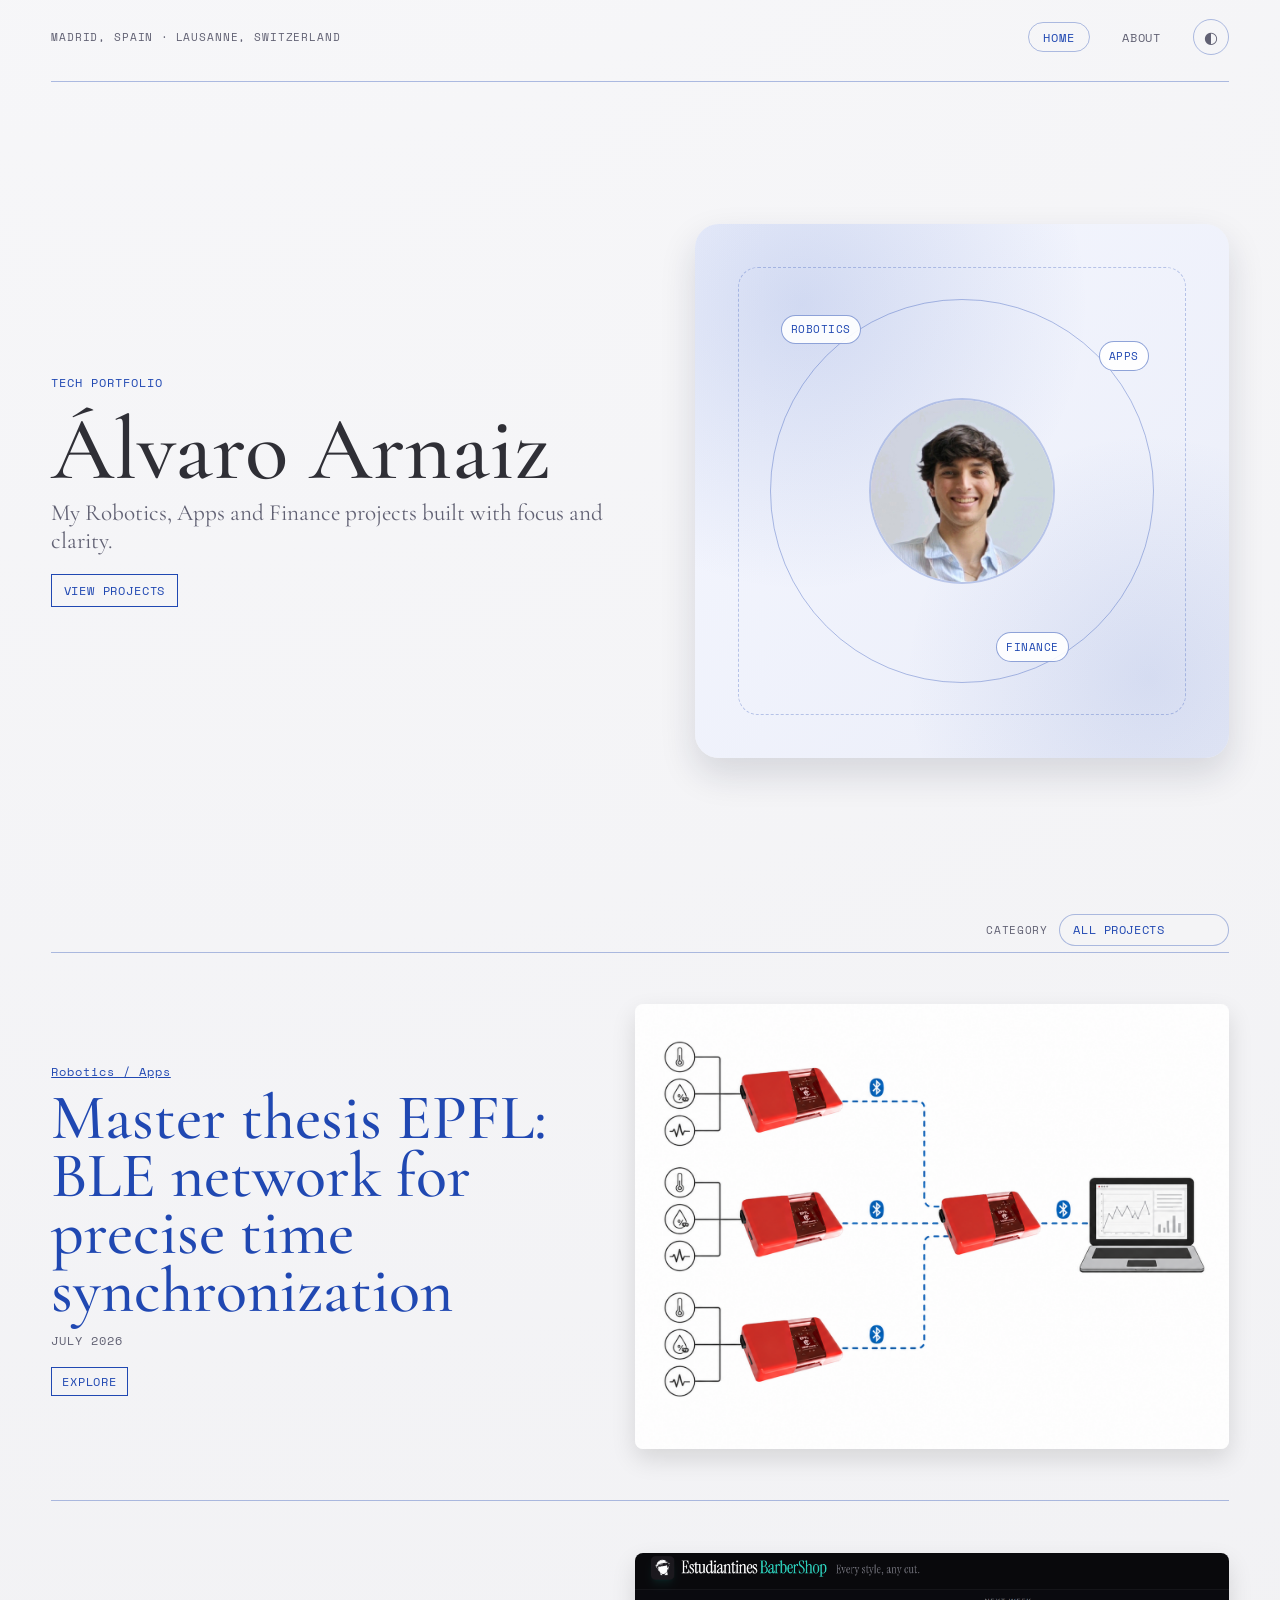
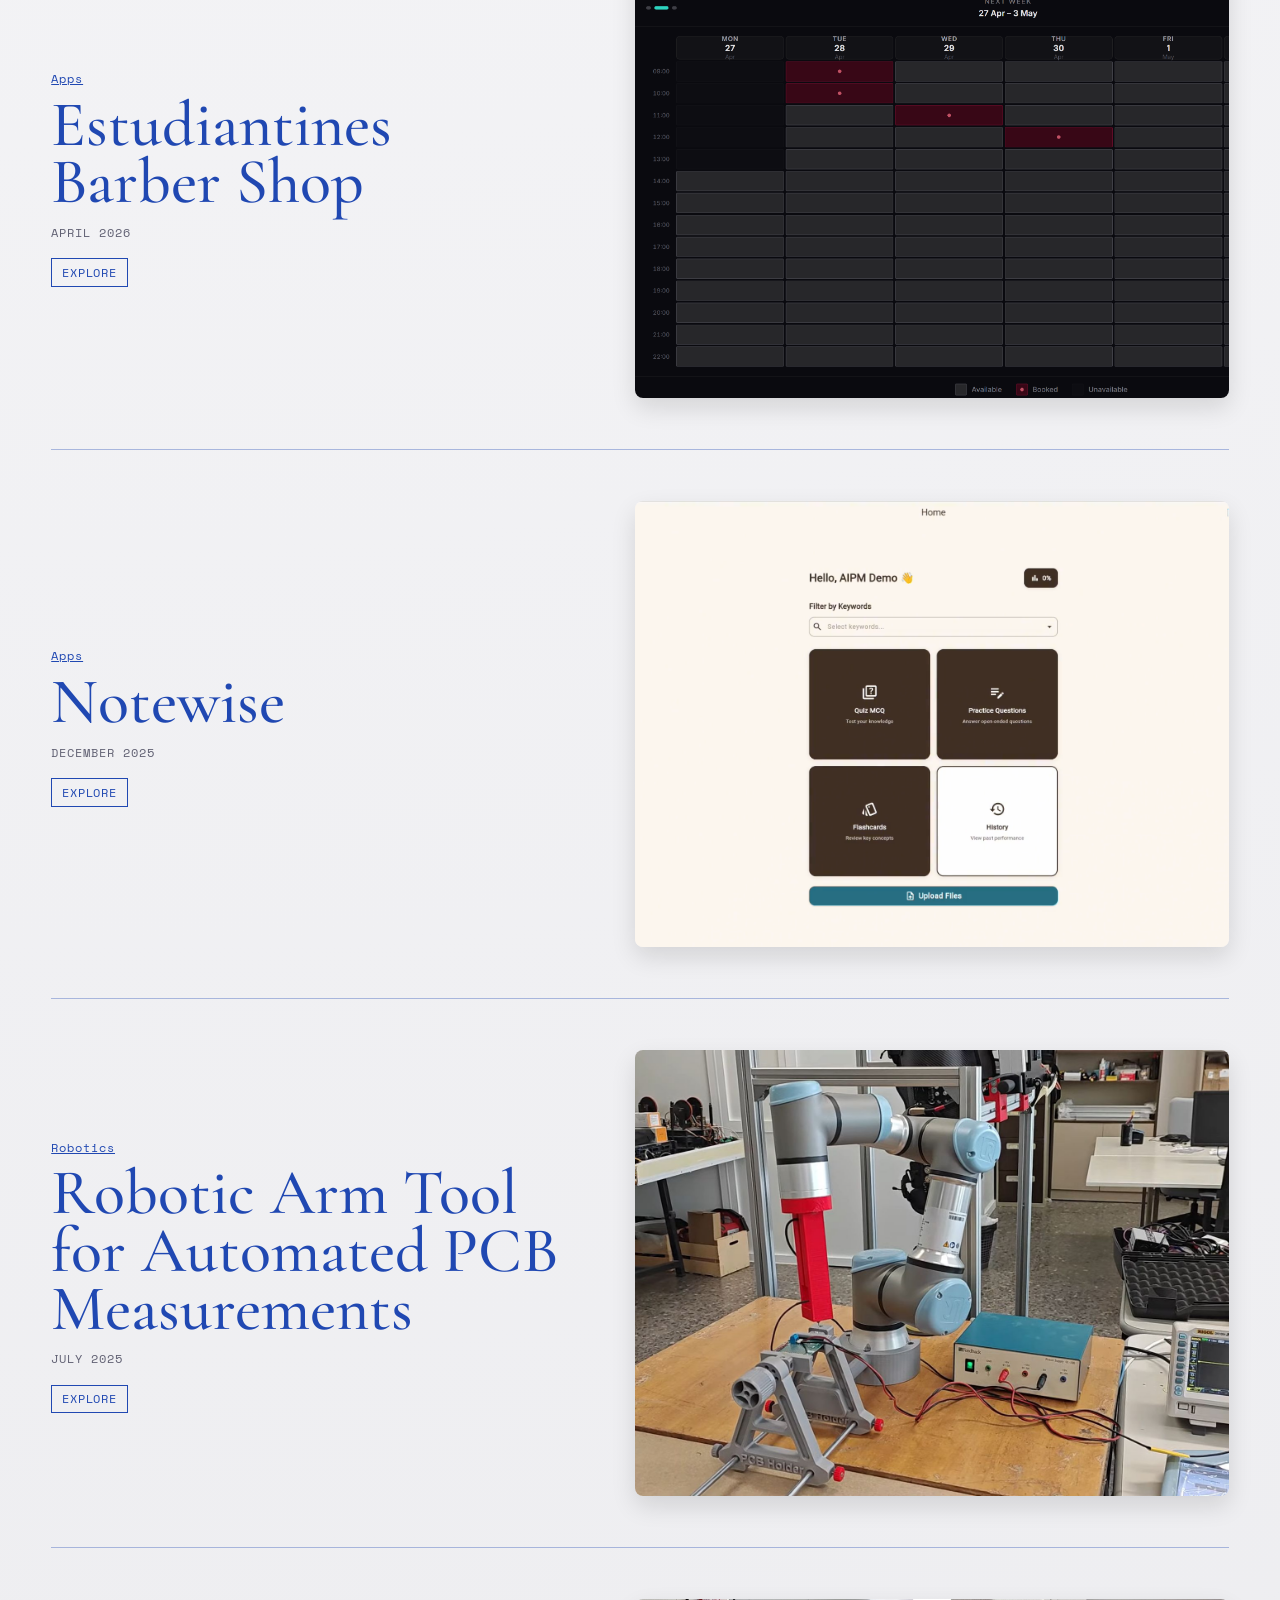
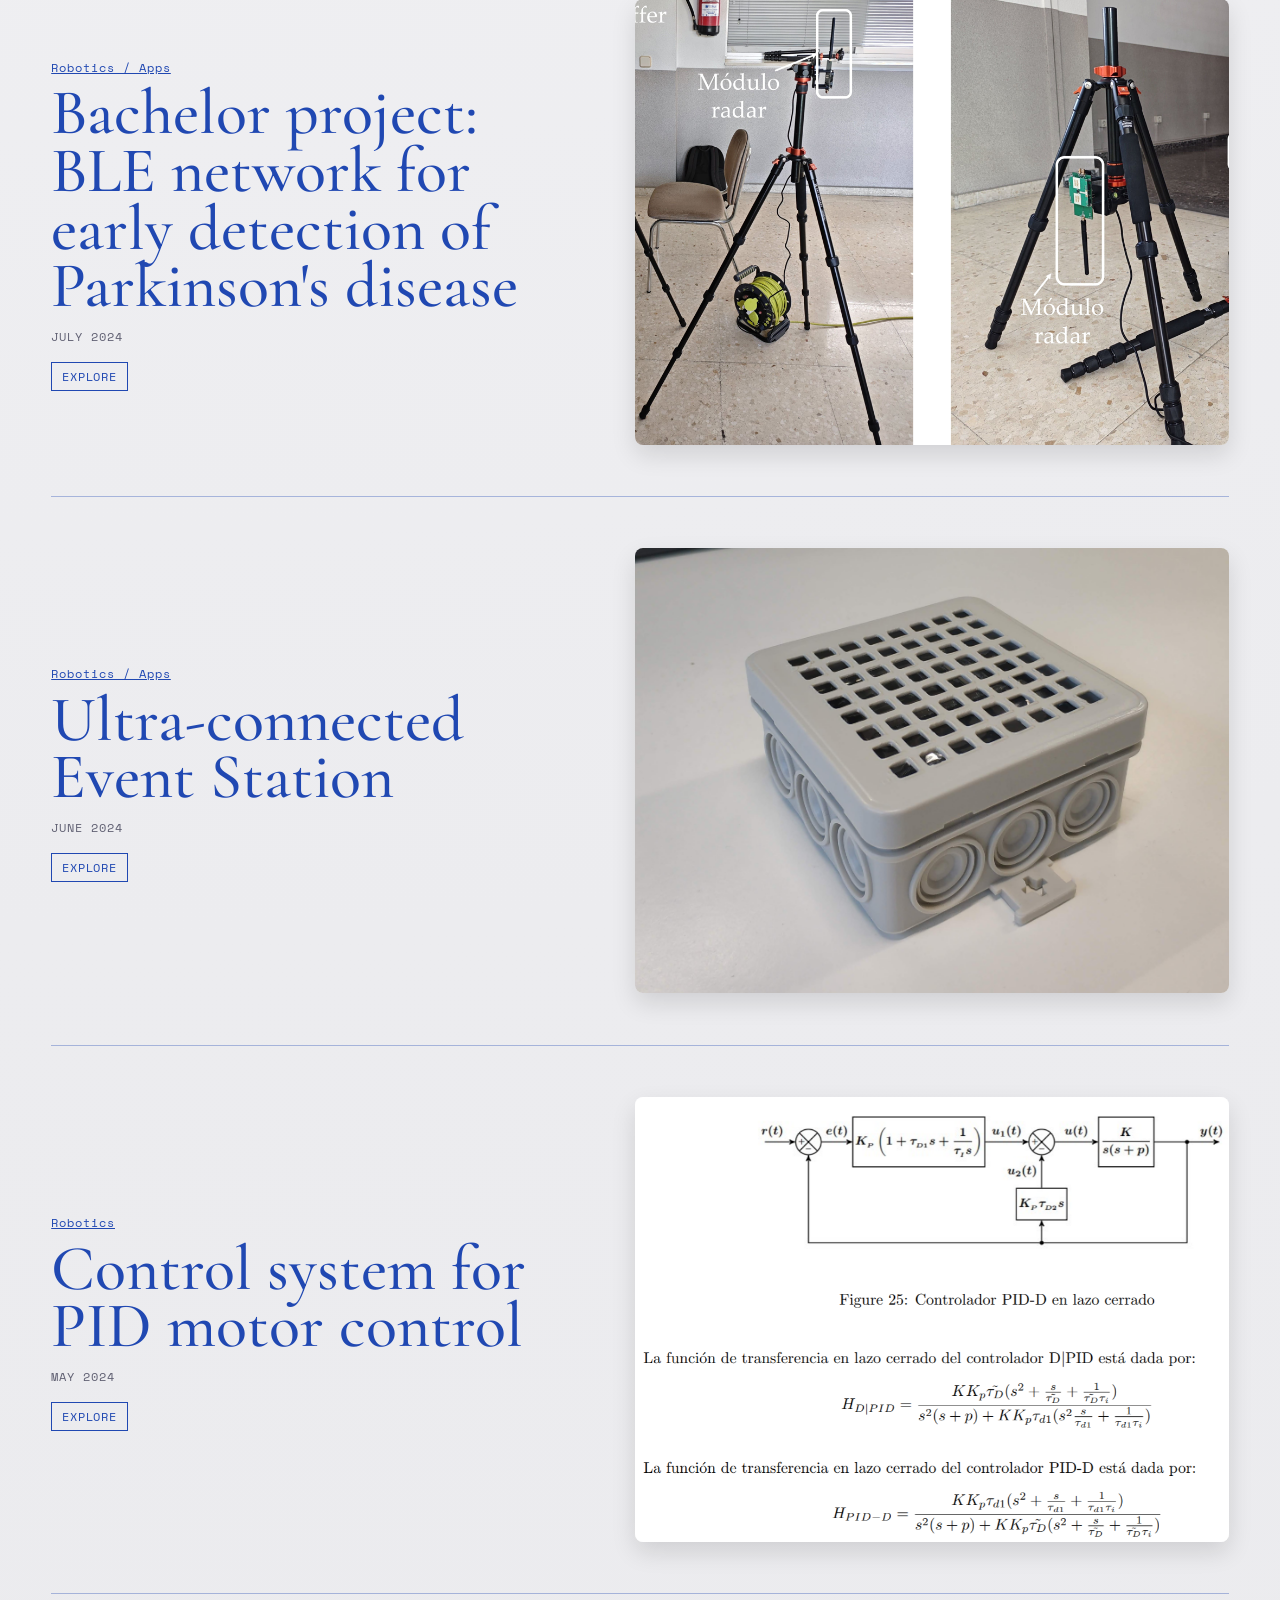
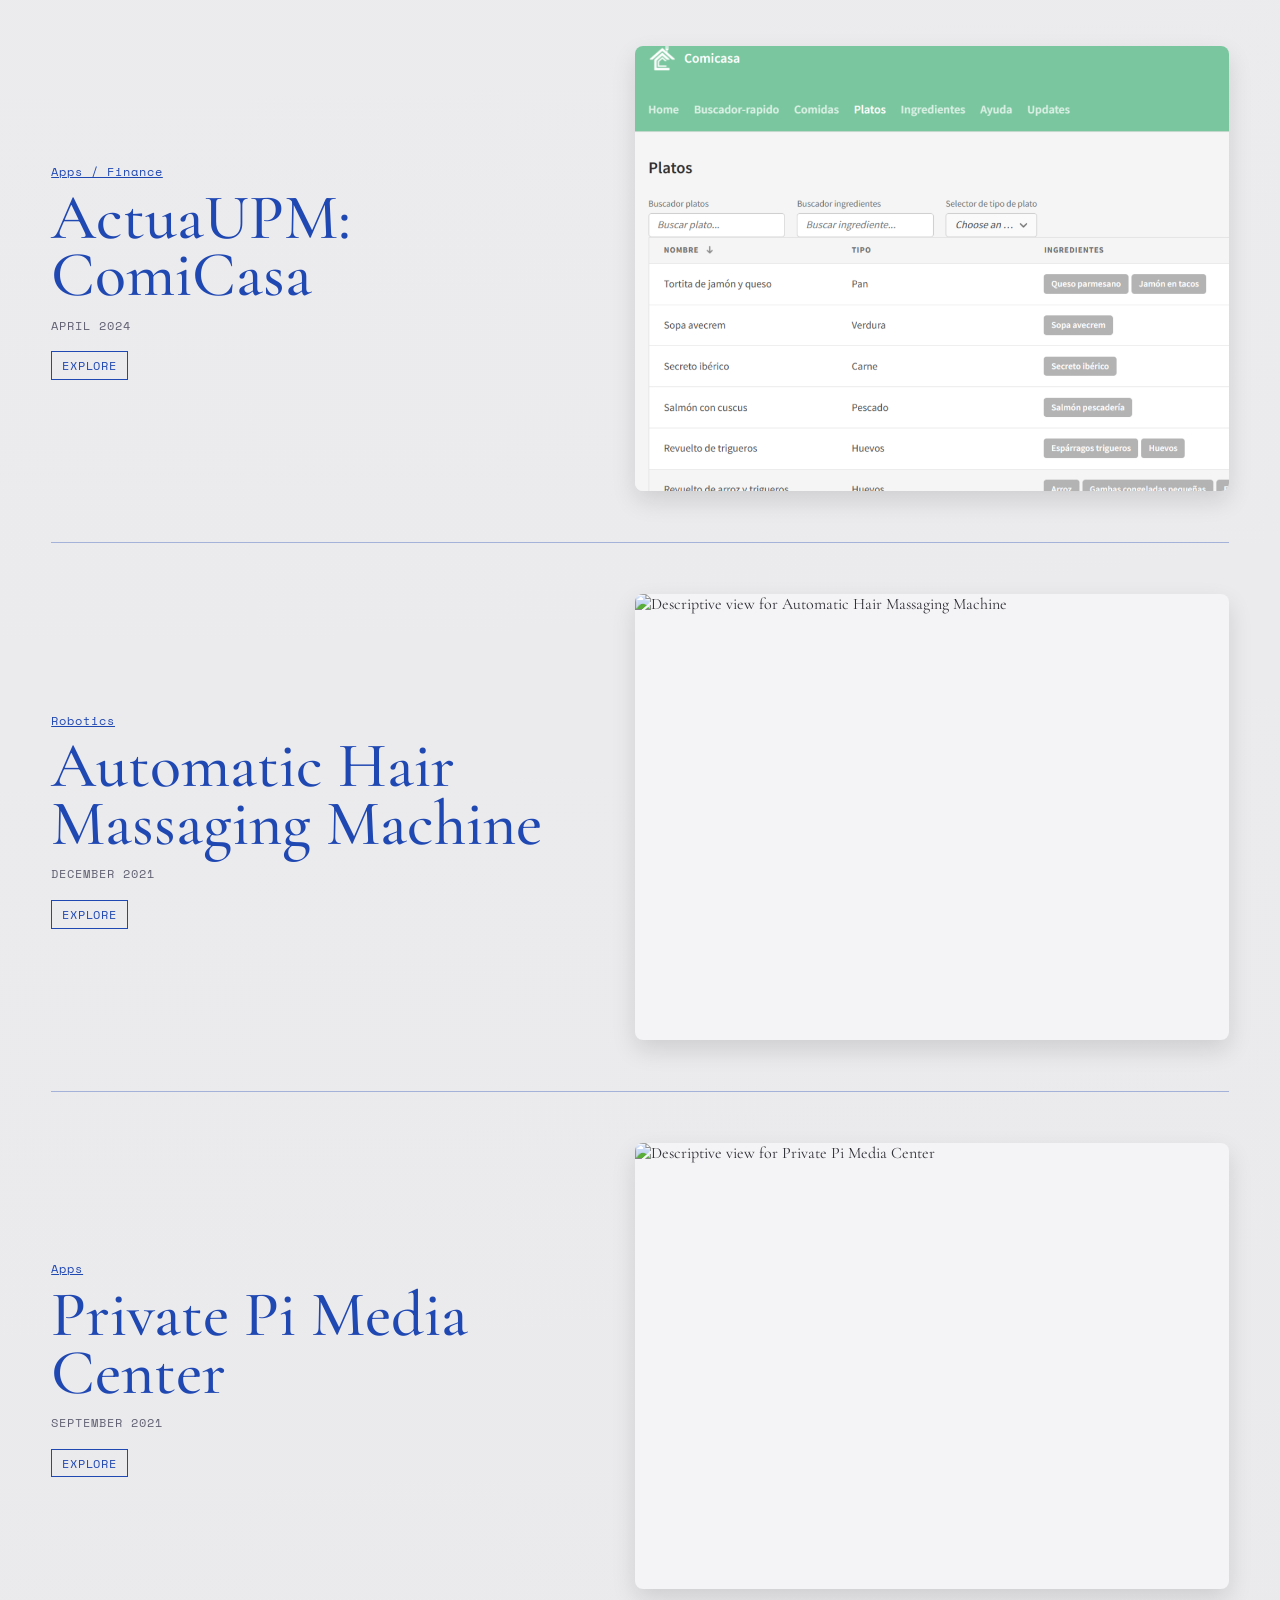
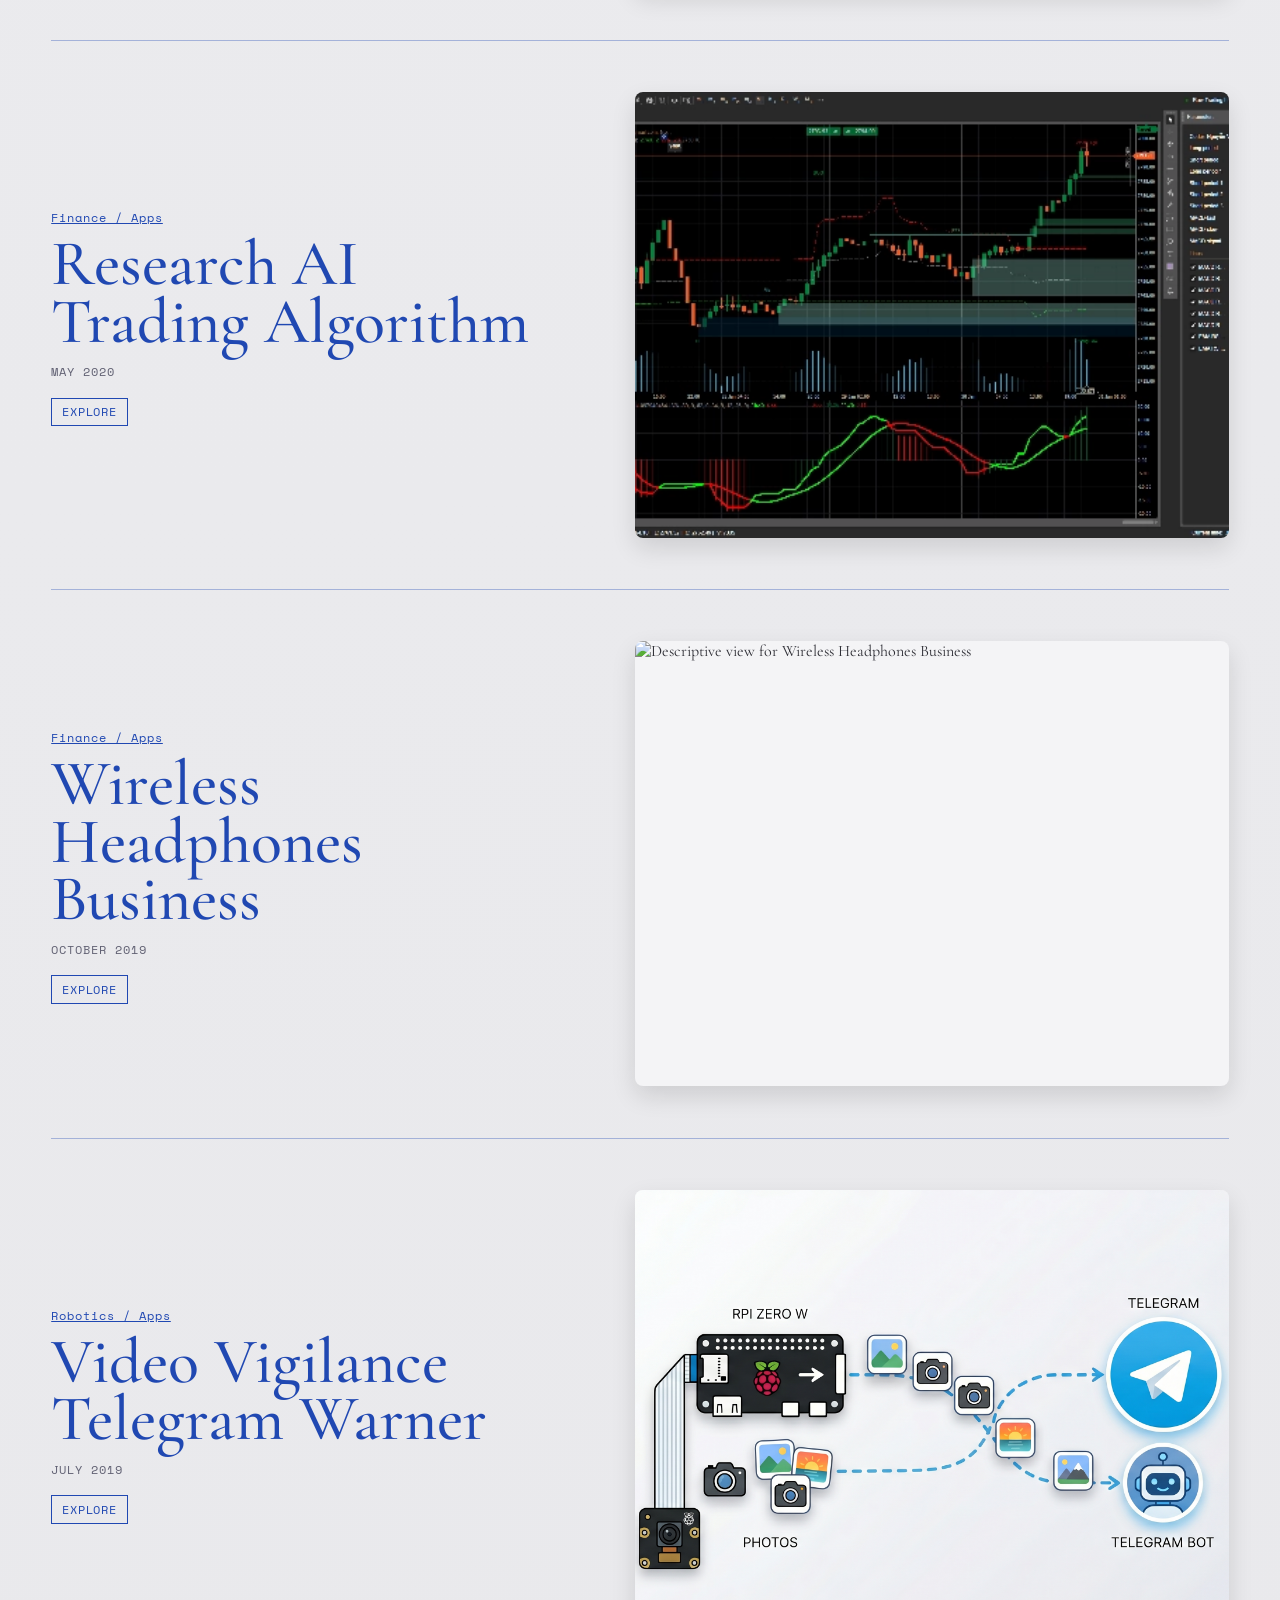
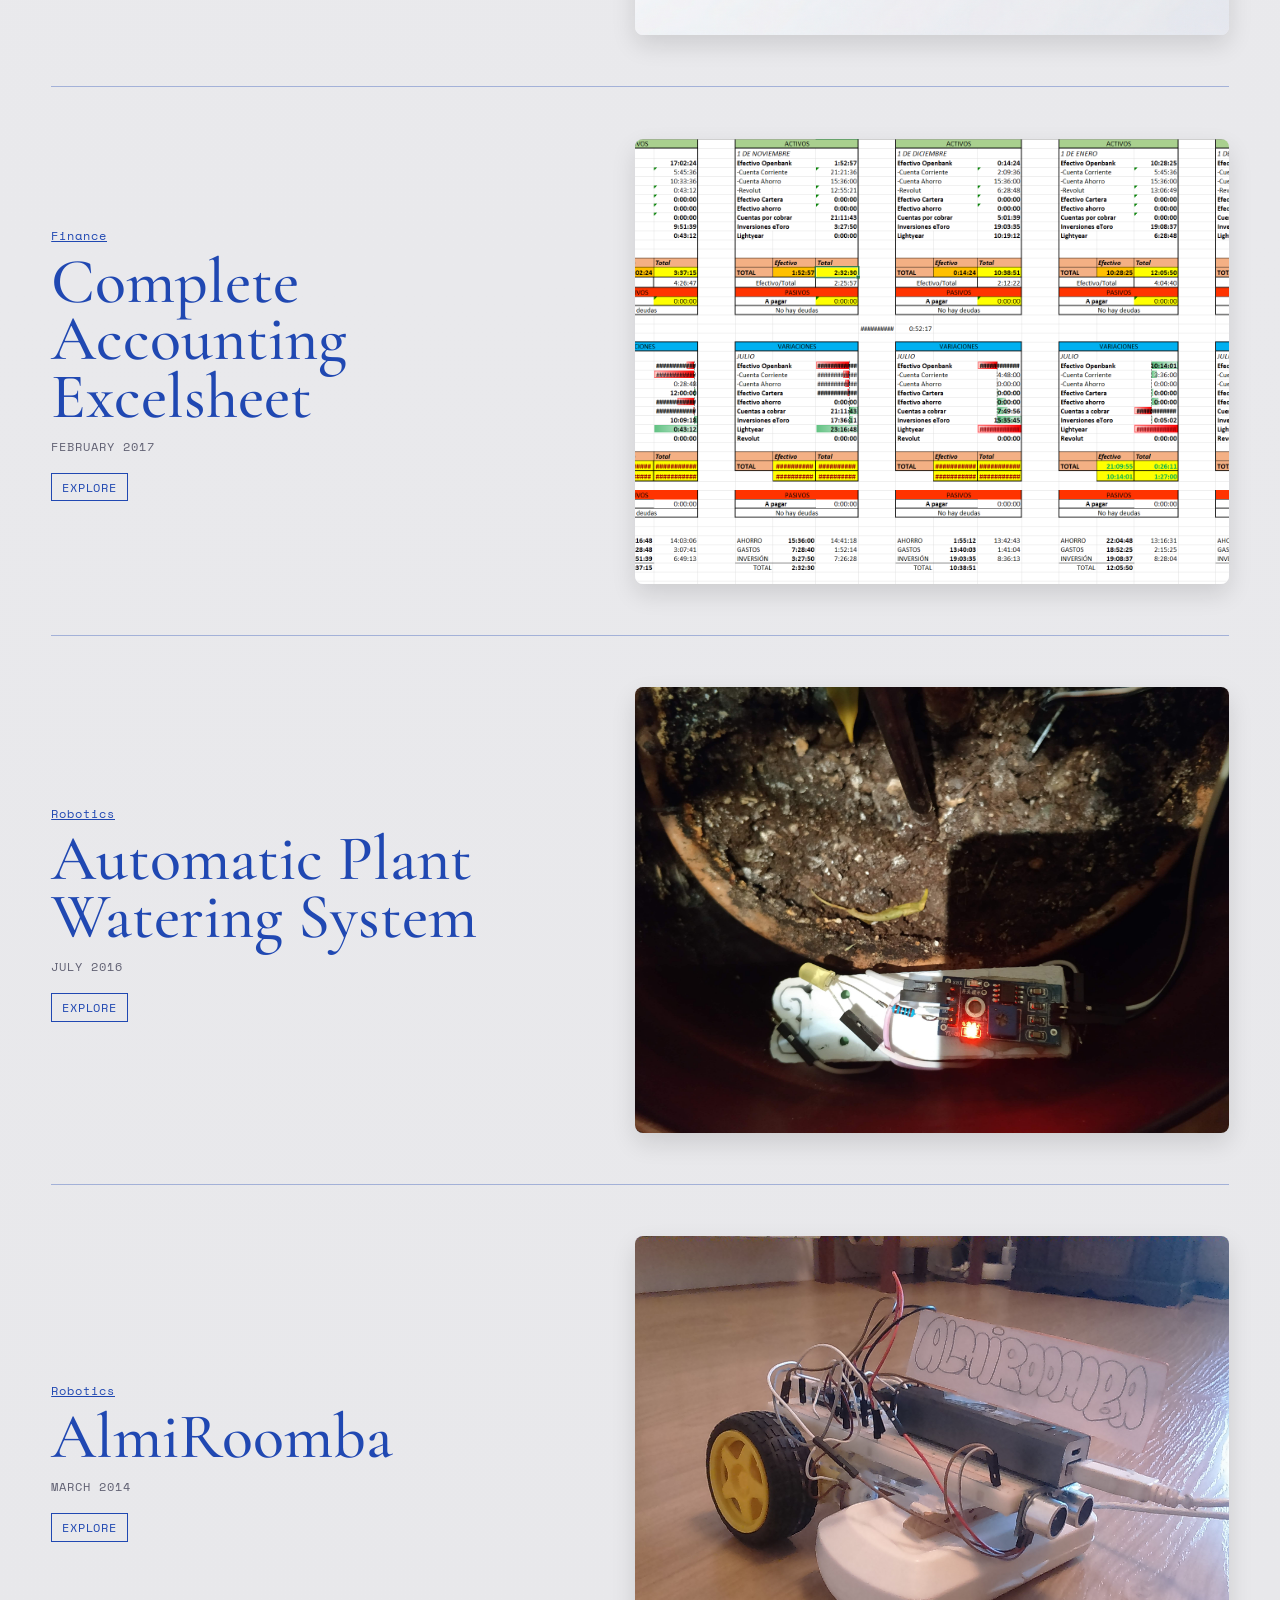
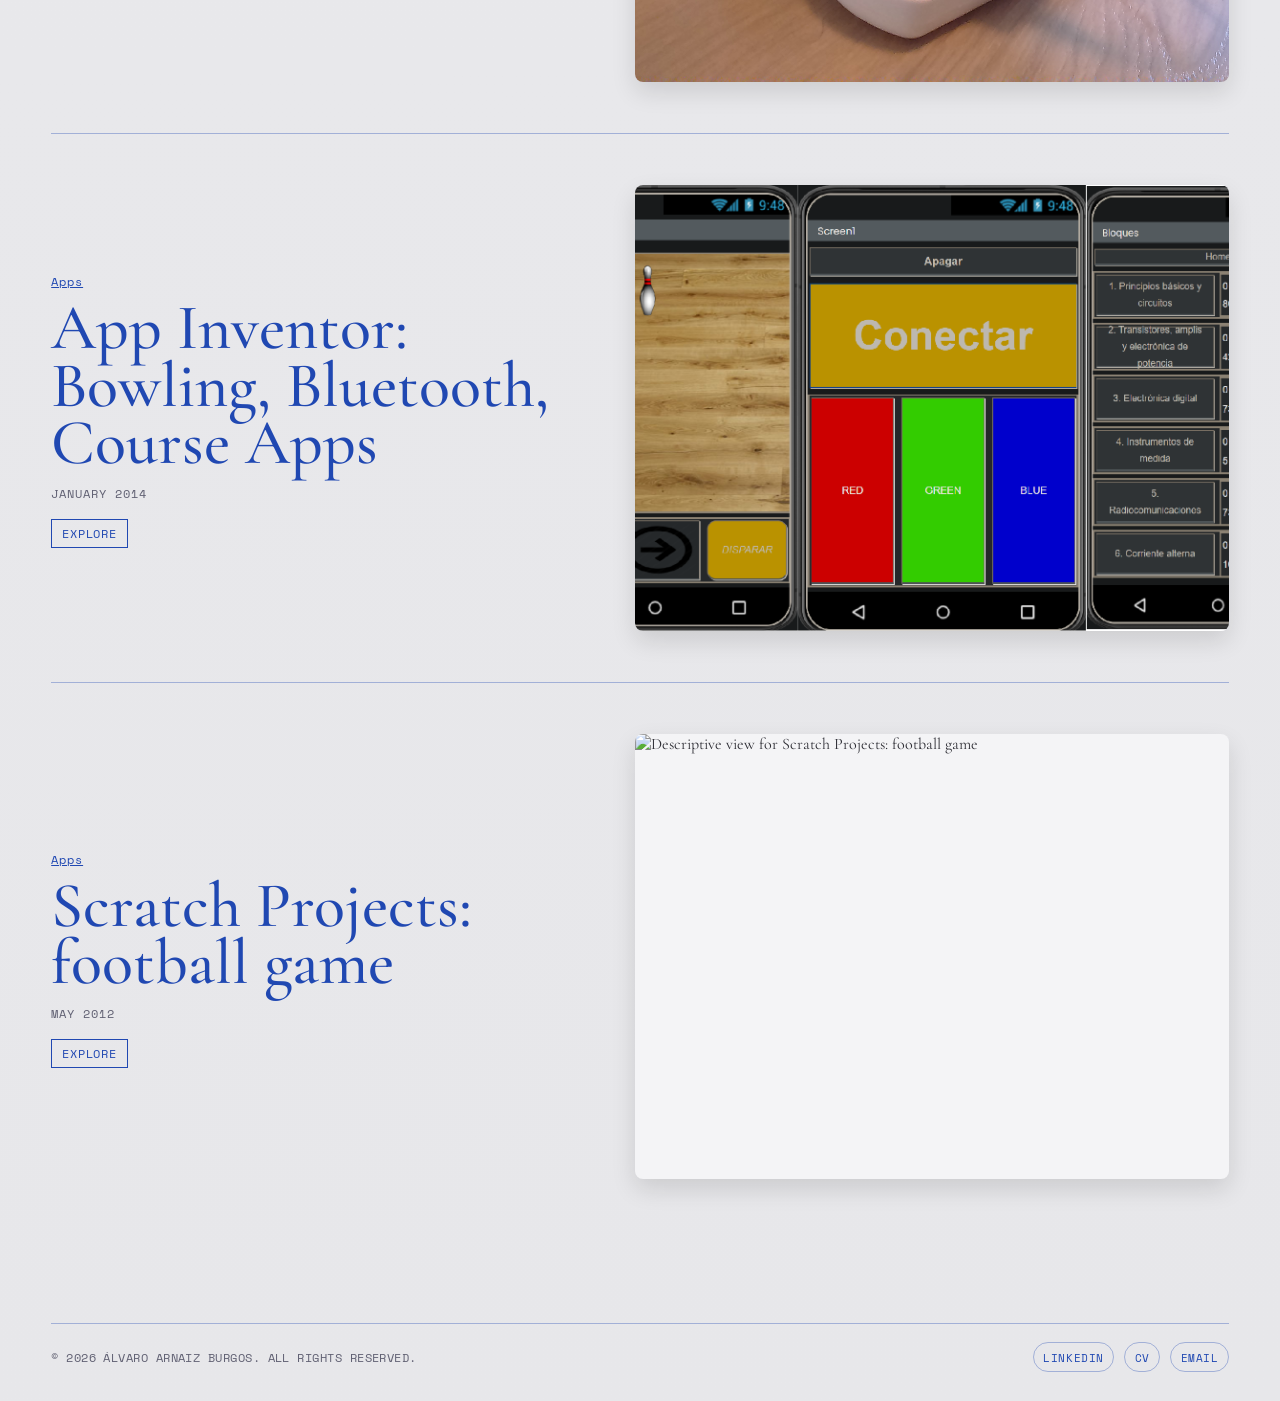
==== index.html @ c6b91cfe "first commit" ====
<!DOCTYPE html>
<html lang="en">
  <head>
    <meta charset="UTF-8" />
    <meta name="viewport" content="width=device-width, initial-scale=1.0" />
    <title>Álvaro Tech Portfolio | Home</title>
    <link rel="preconnect" href="https://fonts.googleapis.com" />
    <link rel="preconnect" href="https://fonts.gstatic.com" crossorigin />
    <link
      href="https://fonts.googleapis.com/css2?family=Cormorant+Garamond:wght@400;500;600&family=Space+Mono:wght@400;700&display=swap"
      rel="stylesheet"
    />
    <link rel="stylesheet" href="styles.css" />
  </head>
  <body class="page is-entering">
    <header class="site-header shell home-hero">
      <nav class="top-nav" aria-label="Main navigation">
        <p class="top-nav-meta">
          <span class="top-nav-location">Madrid, Spain</span>
          <span aria-hidden="true">&middot;</span>
          <span class="top-nav-location">Lausanne, Switzerland</span>
        </p>
        <div class="top-nav-links">
          <a class="top-nav-link active" href="index.html" data-transition>Home</a>
          <a class="top-nav-link" href="about.html" data-transition>About</a>
          <button class="theme-toggle" type="button" data-theme-toggle aria-label="Theme mode: system" aria-pressed="mixed">◐</button>
        </div>
      </nav>

      <section class="profile-banner home-hero-banner" aria-label="Profile banner">
        <div class="profile-copy home-hero-copy">
          <p class="profile-kicker">Tech Portfolio</p>
          <h1 class="profile-name">Álvaro Arnaiz</h1>
          <p class="profile-tagline">My Robotics, Apps and Finance projects built with focus and clarity.</p>
          <a class="hero-scroll-link" href="#projects">View Projects</a>
        </div>

        <div class="hero-work-visual" aria-hidden="true">
          <img
            class="profile-photo hero-profile-photo"
            src="img/perfil.jpeg"
            alt=""
          />
          <div class="hero-orbit-ring"></div>
          <span class="work-chip chip-robotics">Robotics</span>
          <span class="work-chip chip-apps">Apps</span>
          <span class="work-chip chip-finance">Finance</span>
        </div>
      </section>
    </header>

    <main class="shell home-main">
      <section class="projects-toolbar" aria-label="Project filters">
        <label class="projects-filter-label" for="project-category-filter">Category</label>
        <select id="project-category-filter" class="projects-filter-select" data-project-filter>
          <option value="all" selected>All projects</option>
          <option value="Robotics">Robotics</option>
          <option value="Apps">Apps</option>
          <option value="Finance">Finance</option>
        </select>
      </section>

      <section class="project-list" data-project-list id="projects" aria-label="Project list"></section>
    </main>

    <footer class="site-footer shell" aria-label="Footer">
      <p class="footer-copy">&copy; 2026 Álvaro Arnaiz Burgos. All rights reserved.</p>
      <ul class="footer-links" aria-label="Contact links">
        <li><a href="https://www.linkedin.com/in/%C3%A1lvaro-arn%C3%A1iz-burgos" target="_blank" rel="noreferrer">LinkedIn</a></li>
        <li><a href=files/CV.pdf target="_blank" rel="noreferrer">CV</a></li>
        <li><a href="mailto:alvaroarnaizburgos@gmail.com">Email</a></li>
      </ul>
    </footer>

    <script src="js/projects-data.js" defer></script>
    <script src="js/theme.js" defer></script>
    <script src="js/transitions.js" defer></script>
    <script src="js/home.js" defer></script>
  </body>
</html>
---- styles.css ----
:root {
  --bg: #ececef;
  --bg-start: #f8f8fa;
  --bg-end: #e7e7ea;
  --surface: #f4f4f6;
  --text: #2f2f36;
  --muted: #616173;
  --blue: #2048b2;
  --line-blue: rgba(32, 72, 178, 0.35);
  --on-accent: #ffffff;
  --banner-divider: rgba(0, 0, 0, 0.08);
  --about-copy: #383843;
  --hero-gradient: linear-gradient(135deg, #f5f7ff 0%, #eaedf8 100%);
  --chip-bg: rgba(255, 255, 255, 0.9);
  --card-radius: 8px;
}

:root[data-theme="dark"] {
  --bg: #111827;
  --bg-start: #1a2336;
  --bg-end: #090d16;
  --surface: #1e2636;
  --text: #f3f6ff;
  --muted: #b3bbcc;
  --blue: #ffffff;
  --line-blue: rgba(191, 198, 212, 0.42);
  --on-accent: #111827;
  --banner-divider: rgba(255, 255, 255, 0.16);
  --about-copy: #d5ddef;
  --hero-gradient: linear-gradient(135deg, #1d273a 0%, #111827 100%);
  --chip-bg: rgba(18, 26, 41, 0.92);
}

* {
  box-sizing: border-box;
}

html,
body {
  margin: 0;
  padding: 0;
  background: radial-gradient(circle at 12% -8%, var(--bg-start) 2%, var(--bg) 42%, var(--bg-end) 100%);
  color: var(--text);
}

html {
  scroll-behavior: smooth;
}

body {
  min-height: 100vh;
  font-family: "Cormorant Garamond", serif;
}

img {
  max-width: 100%;
  display: block;
}

a {
  color: inherit;
}

.shell {
  width: min(1200px, 92vw);
  margin: 0 auto;
}

.site-header {
  padding-top: 1.2rem;
}

.top-nav {
  display: flex;
  justify-content: space-between;
  align-items: center;
  gap: 0.9rem;
  margin-bottom: 1.4rem;
}

.top-nav-meta {
  margin: 0;
  color: var(--muted);
  font-family: "Space Mono", monospace;
  font-size: 0.67rem;
  letter-spacing: 0.08em;
  text-transform: uppercase;
  display: inline-flex;
  align-items: center;
  gap: 0.45rem;
}

.top-nav-links {
  display: flex;
  align-items: center;
  gap: 1rem;
}

.top-nav-link {
  border: 1px solid transparent;
  border-radius: 999px;
  padding: 0.35rem 0.9rem;
  text-decoration: none;
  font-family: "Space Mono", monospace;
  font-size: 0.74rem;
  letter-spacing: 0.08em;
  text-transform: uppercase;
  color: var(--muted);
  transition: border-color 180ms ease, color 180ms ease;
}

.top-nav-link:hover,
.top-nav-link.active {
  border-color: var(--line-blue);
  color: var(--blue);
}

.theme-toggle {
  border: 1px solid var(--line-blue);
  border-radius: 999px;
  width: 2.25rem;
  height: 2.25rem;
  display: inline-flex;
  align-items: center;
  justify-content: center;
  padding: 0;
  background: transparent;
  color: var(--muted);
  font-family: "Space Mono", monospace;
  font-size: 1rem;
  line-height: 1;
  cursor: pointer;
  transition: border-color 180ms ease, color 180ms ease, background-color 180ms ease;
}

.theme-toggle:hover,
.theme-toggle:focus-visible {
  border-color: var(--blue);
  color: var(--blue);
}

.theme-toggle[aria-pressed="true"] {
  background: var(--line-blue);
  color: var(--blue);
}

.profile-banner {
  border-top: 1px solid var(--line-blue);
  border-bottom: 1px solid var(--banner-divider);
  padding: clamp(1.2rem, 3vw, 1.8rem) 0;
  display: grid;
  grid-template-columns: auto 1fr;
  gap: 1rem;
  align-items: center;
}

.profile-banner.compact {
  border-bottom: none;
}

.profile-photo {
  width: clamp(72px, 9vw, 108px);
  aspect-ratio: 1;
  border-radius: 999px;
  object-fit: cover;
  border: 1px solid rgba(32, 72, 178, 0.25);
}

.profile-kicker {
  margin: 0;
  color: var(--blue);
  font-size: 0.74rem;
  letter-spacing: 0.08em;
  text-transform: uppercase;
  font-family: "Space Mono", monospace;
}

.profile-name {
  margin: 1rem 0 0;
  font-size: clamp(2rem, 5vw, 3rem);
  line-height: 0.95;
  font-weight: 500;
}

.profile-tagline {
  margin: 0.45rem 0 0;
  color: var(--muted);
  font-size: clamp(1rem, 2vw, 1.2rem);
  max-width: 60ch;
}

.home-main {
  padding-bottom: 4rem;
}

.projects-toolbar {
  display: flex;
  align-items: center;
  justify-content: flex-end;
  gap: 0.7rem;
  padding: 0.85rem 0 0.35rem;
}

.projects-filter-label {
  color: var(--muted);
  font-family: "Space Mono", monospace;
  font-size: 0.7rem;
  letter-spacing: 0.06em;
  text-transform: uppercase;
}

.projects-filter-select {
  appearance: none;
  border: 1px solid var(--line-blue);
  border-radius: 999px;
  background: var(--surface);
  color: var(--blue);
  font-family: "Space Mono", monospace;
  font-size: 0.72rem;
  letter-spacing: 0.05em;
  text-transform: uppercase;
  padding: 0.42rem 2rem 0.42rem 0.85rem;
  min-width: 170px;
  cursor: pointer;
}

.projects-filter-select:focus {
  outline: 2px solid var(--line-blue);
  outline-offset: 2px;
}

.project-empty-state {
  margin: 1.2rem 0 0;
  color: var(--muted);
  font-family: "Space Mono", monospace;
  font-size: 0.78rem;
  letter-spacing: 0.04em;
  text-transform: uppercase;
}

.home-hero {
  min-height: 100svh;
  display: grid;
  grid-template-rows: auto 1fr;
}

.home-hero-banner {
  border-bottom: none;
  margin-top: 0.2rem;
  min-height: clamp(520px, 78vh, 780px);
  grid-template-columns: minmax(320px, 1fr) minmax(320px, 0.9fr);
  gap: clamp(1.4rem, 4vw, 3.8rem);
  align-items: center;
}

.home-hero-copy .profile-name {
  font-size: clamp(2.6rem, 8vw, 5.6rem);
}

.home-hero-copy .profile-tagline {
  font-size: clamp(1.1rem, 2.25vw, 1.45rem);
}

.hero-scroll-link {
  margin-top: 1.2rem;
  display: inline-flex;
  position: relative;
  overflow: hidden;
  border: 1px solid var(--blue);
  color: var(--blue);
  text-decoration: none;
  font-family: "Space Mono", monospace;
  font-size: 0.74rem;
  letter-spacing: 0.07em;
  text-transform: uppercase;
  padding: 0.45rem 0.72rem;
  box-shadow: 0 0 0 rgba(32, 72, 178, 0);
  transform: translateY(0);
  transition:
    background-color 260ms ease,
    color 260ms ease,
    transform 260ms ease,
    box-shadow 300ms ease;
  will-change: transform, box-shadow;
}

.hero-scroll-link::after {
  content: "";
  position: absolute;
  top: 0;
  left: -130%;
  width: 60%;
  height: 100%;
  background: linear-gradient(
    110deg,
    rgba(255, 255, 255, 0) 0%,
    rgba(255, 255, 255, 0.45) 50%,
    rgba(255, 255, 255, 0) 100%
  );
  transform: skewX(-18deg);
  transition: left 460ms ease;
}

.hero-scroll-link:hover,
.hero-scroll-link:focus-visible {
  background: var(--blue);
  color: var(--on-accent);
  transform: translateY(-2px);
  box-shadow: 0 10px 22px rgba(32, 72, 178, 0.28);
}

.hero-scroll-link:hover::after,
.hero-scroll-link:focus-visible::after {
  left: 140%;
}

.hero-scroll-link:active {
  transform: translateY(-1px);
}

.hero-work-visual {
  position: relative;
  width: min(540px, 100%);
  margin-inline: auto;
  aspect-ratio: 1;
  display: grid;
  place-items: center;
  border-radius: 24px;
  overflow: hidden;
  background:
    radial-gradient(circle at 20% 15%, rgba(32, 72, 178, 0.16), transparent 46%),
    radial-gradient(circle at 85% 85%, rgba(32, 72, 178, 0.11), transparent 38%),
    var(--hero-gradient);
  box-shadow: 0 16px 36px rgba(18, 28, 60, 0.14);
}

.hero-work-visual::before {
  content: "";
  position: absolute;
  inset: 8%;
  border-radius: 20px;
  border: 1px dashed rgba(32, 72, 178, 0.28);
  animation: dashboardPulse 4.8s ease-in-out infinite;
}

.hero-profile-photo {
  width: clamp(130px, 22vw, 186px);
  border-width: 2px;
  z-index: 2;
}

.hero-orbit-ring {
  position: absolute;
  width: 72%;
  height: 72%;
  border-radius: 999px;
  border: 1px solid rgba(32, 72, 178, 0.34);
  animation: orbitRotate 16s linear infinite;
}

.work-chip {
  position: absolute;
  border: 1px solid rgba(32, 72, 178, 0.5);
  background: var(--chip-bg);
  color: var(--blue);
  font-family: "Space Mono", monospace;
  font-size: 0.68rem;
  letter-spacing: 0.05em;
  text-transform: uppercase;
  padding: 0.35rem 0.56rem;
  border-radius: 999px;
  z-index: 3;
}

.chip-robotics {
  top: 17%;
  left: 16%;
  animation: chipFloat 4.6s ease-in-out infinite;
}

.chip-apps {
  top: 22%;
  right: 15%;
  animation: chipFloat 4.2s ease-in-out infinite 0.7s;
}

.chip-finance {
  bottom: 18%;
  right: 30%;
  animation: chipFloat 4.9s ease-in-out infinite 1.1s;
}

@keyframes orbitRotate {
  from {
    transform: rotate(0deg);
  }
  to {
    transform: rotate(360deg);
  }
}

@keyframes chipFloat {
  0%,
  100% {
    transform: translateY(0px);
  }
  50% {
    transform: translateY(-8px);
  }
}

@keyframes dashboardPulse {
  0%,
  100% {
    opacity: 0.5;
    transform: scale(1);
  }
  50% {
    opacity: 1;
    transform: scale(1.02);
  }
}

.project-row {
  display: grid;
  grid-template-columns: minmax(280px, 1fr) minmax(380px, 1.15fr);
  align-items: center;
  gap: clamp(1.5rem, 6vw, 4.2rem);
  padding: clamp(2rem, 6vw, 3.2rem) 0;
  border-top: 1px solid var(--line-blue);
}

.project-content {
  padding-top: 0.3rem;
}

.project-category {
  margin: 0;
  text-transform: capitalize;
  color: var(--accent, var(--blue));
  font-size: 0.76rem;
  letter-spacing: 0.08em;
  text-decoration: underline;
  font-family: "Space Mono", monospace;
}

.project-title {
  margin: 0.55rem 0 0;
  color: var(--accent, var(--blue));
  font-size: clamp(2.3rem, 5.2vw, 4rem);
  font-weight: 500;
  line-height: 0.9;
}

.project-date {
  margin: 0.8rem 0 1.1rem;
  color: var(--muted);
  font-family: "Space Mono", monospace;
  font-size: 0.75rem;
  letter-spacing: 0.08em;
  text-transform: uppercase;
}

.project-link {
  display: inline-flex;
  border: 1px solid var(--accent, var(--blue));
  color: var(--accent, var(--blue));
  text-decoration: none;
  font-family: "Space Mono", monospace;
  font-size: 0.72rem;
  letter-spacing: 0.07em;
  text-transform: uppercase;
  padding: 0.3rem 0.62rem;
  transition: background-color 180ms ease, color 180ms ease;
}

.project-link:hover {
  background: var(--accent, var(--blue));
  color: var(--on-accent);
}

.project-image-link {
  text-decoration: none;
}

.project-image {
  position: relative;
  border-radius: var(--card-radius);
  overflow: hidden;
  aspect-ratio: 4 / 3;
  background: var(--surface);
  box-shadow: 0 10px 24px rgba(10, 10, 12, 0.12);
}

.project-image img {
  width: 100%;
  height: 100%;
  object-fit: cover;
}

.image-overlay-dots {
  position: absolute;
  inset: 0;
  pointer-events: none;
  display: grid;
  place-items: center;
}

.image-overlay-dots span {
  width: clamp(48px, 7vw, 76px);
  height: clamp(48px, 7vw, 76px);
  border-radius: 999px;
  background: rgba(255, 255, 255, 0.92);
  position: absolute;
}

.image-overlay-dots span:nth-child(1) {
  transform: translate(-70px, -58px);
}

.image-overlay-dots span:nth-child(2) {
  transform: translate(0, -58px);
}

.image-overlay-dots span:nth-child(3) {
  transform: translate(-70px, 0);
}

.image-overlay-dots span:nth-child(4) {
  transform: translate(0, 0);
}

.image-overlay-dots span:nth-child(5) {
  transform: translate(-35px, 58px);
}

.project-main {
  padding: 1.4rem 0 3.6rem;
}

.project-detail {
  border-top: 1px solid var(--line-blue);
  padding-top: 1.8rem;
}

.project-detail-title {
  text-align: center;
  margin: 0 0 clamp(1.3rem, 3vw, 2.1rem);
}

.project-detail-body {
  display: grid;
  grid-template-columns: minmax(280px, 0.88fr) minmax(320px, 1.1fr);
  align-items: center;
  gap: clamp(1.5rem, 5vw, 3.5rem);
}

.project-detail-copy {
  min-width: 0;
}

.project-description {
  font-size: clamp(1.12rem, 2vw, 1.34rem);
  line-height: 1.5;
  margin: 0.85rem 0 1.2rem;
}

.project-highlights {
  margin: 0;
  padding-left: 1rem;
  display: grid;
  gap: 0.45rem;
  font-size: 1.05rem;
}

.project-highlights li {
  line-height: 1.35;
}

.project-back-link {
  margin-top: 1.4rem;
  display: inline-flex;
  text-decoration: none;
  font-family: "Space Mono", monospace;
  letter-spacing: 0.07em;
  text-transform: uppercase;
  font-size: 0.73rem;
  color: var(--accent, var(--blue));
  border-bottom: 1px solid currentColor;
}

.project-image-large {
  border-radius: var(--card-radius);
  overflow: hidden;
  aspect-ratio: 4 / 3;
  box-shadow: 0 12px 28px rgba(8, 10, 16, 0.16);
}

.project-image-large img {
  width: 100%;
  height: 100%;
  object-fit: cover;
}

.project-fallback {
  margin: 0 0 1rem;
  color: #8b2f2f;
  font-family: "Space Mono", monospace;
  font-size: 0.78rem;
  letter-spacing: 0.04em;
}

.about-main {
  padding: 1.5rem 0 3.6rem;
}

.about-grid {
  border-top: 1px solid var(--line-blue);
  padding-top: 1.8rem;
  display: grid;
  grid-template-columns: minmax(280px, 1fr) minmax(300px, 1fr);
  gap: clamp(1.5rem, 5vw, 3.6rem);
  align-items: start;
}

.about-title {
  margin: 0;
  font-size: clamp(2rem, 4.7vw, 3.2rem);
  line-height: 0.92;
  color: var(--blue);
}

.about-copy p {
  font-size: clamp(1.1rem, 2vw, 1.32rem);
  line-height: 1.5;
  color: var(--about-copy);
}

.about-links {
  margin: 1.5rem 0 0;
  padding: 0;
  list-style: none;
  display: flex;
  flex-wrap: wrap;
  gap: 0.55rem;
}

.about-links a {
  border: 1px solid rgba(32, 141, 195, 0.45);
  padding: 0.4rem 0.7rem;
  text-decoration: none;
  color: var(--blue);
  font-family: "Space Mono", monospace;
  text-transform: uppercase;
  letter-spacing: 0.06em;
  font-size: 0.72rem;
}

.about-links a:hover {
  background: var(--blue);
  color: var(--on-accent);
}

.about-figure {
  margin: 0;
  border-radius: var(--card-radius);
  overflow: hidden;
  box-shadow: 0 12px 28px rgba(8, 10, 16, 0.14);
}

.about-figure img {
  width: 100%;
  height: 100%;
  object-fit: cover;
  aspect-ratio: 4 / 5;
}

.page {
  opacity: 1;
  transform: translateY(0);
  transition: opacity 260ms ease, transform 260ms ease;
}

.page.is-entering {
  opacity: 0;
  transform: translateY(12px);
}

.page.is-leaving {
  opacity: 0;
  transform: translateY(-10px);
}

.site-footer {
  border-top: 1px solid var(--line-blue);
  margin-top: 1.8rem;
  padding: 1.1rem 0 1.8rem;
  display: flex;
  justify-content: space-between;
  align-items: center;
  gap: 1rem;
}

.footer-copy {
  margin: 0;
  color: var(--muted);
  font-family: "Space Mono", monospace;
  font-size: 0.72rem;
  letter-spacing: 0.04em;
  text-transform: uppercase;
}

.footer-links {
  margin: 0;
  padding: 0;
  list-style: none;
  display: flex;
  flex-wrap: wrap;
  gap: 0.65rem;
  align-items: center;
}

.footer-links a,
.footer-links span {
  display: inline-flex;
  align-items: center;
  padding: 0.35rem 0.58rem;
  border: 1px solid var(--line-blue);
  border-radius: 999px;
  color: var(--blue);
  font-family: "Space Mono", monospace;
  font-size: 0.7rem;
  letter-spacing: 0.05em;
  text-decoration: none;
  text-transform: uppercase;
}

.footer-links a:hover {
  background: var(--blue);
  color: var(--on-accent);
}

@media (max-width: 900px) {
  .top-nav {
    flex-direction: column;
    align-items: flex-start;
    gap: 0.6rem;
  }

  .top-nav-meta {
    font-size: 0.63rem;
    letter-spacing: 0.06em;
  }

  .top-nav-links {
    gap: 0.7rem;
    flex-wrap: wrap;
  }

  .project-row,
  .project-detail-body,
  .about-grid {
    grid-template-columns: 1fr;
  }

  .home-hero {
    min-height: auto;
  }

  .home-hero-banner {
    min-height: auto;
    grid-template-columns: 1fr;
  }

  .home-hero-copy .profile-name {
    font-size: clamp(2.3rem, 12vw, 3.8rem);
  }

  .projects-toolbar {
    justify-content: flex-start;
    flex-wrap: wrap;
  }

  .hero-work-visual {
    width: min(460px, 100%);
    aspect-ratio: 1 / 0.92;
  }

  .project-content {
    order: 1;
  }

  .project-image-link {
    order: 2;
  }

  .project-image,
  .project-image-large,
  .about-figure img {
    aspect-ratio: 16 / 11;
  }

  .image-overlay-dots span {
    width: clamp(40px, 11vw, 56px);
    height: clamp(40px, 11vw, 56px);
  }

  .image-overlay-dots span:nth-child(1) {
    transform: translate(-50px, -38px);
  }

  .image-overlay-dots span:nth-child(2) {
    transform: translate(0, -38px);
  }

  .image-overlay-dots span:nth-child(3) {
    transform: translate(-50px, 0);
  }

  .image-overlay-dots span:nth-child(4) {
    transform: translate(0, 0);
  }

  .image-overlay-dots span:nth-child(5) {
    transform: translate(-25px, 38px);
  }

  .site-footer {
    flex-direction: column;
    align-items: flex-start;
  }
}

@media (max-width: 600px) {
  .top-nav {
    flex-direction: row;
    justify-content: space-between;
    align-items: flex-start;
    gap: 0.7rem;
  }

  .top-nav-meta {
    display: flex;
    width: auto;
    flex-direction: column;
    align-items: flex-start;
    gap: 0.16rem;
    white-space: normal;
  }

  .top-nav-meta span[aria-hidden="true"] {
    display: none;
  }

  .top-nav-links {
    width: auto;
    justify-content: flex-end;
    gap: 0.45rem;
  }
}

@media (prefers-reduced-motion: reduce) {
  html {
    scroll-behavior: auto;
  }
}
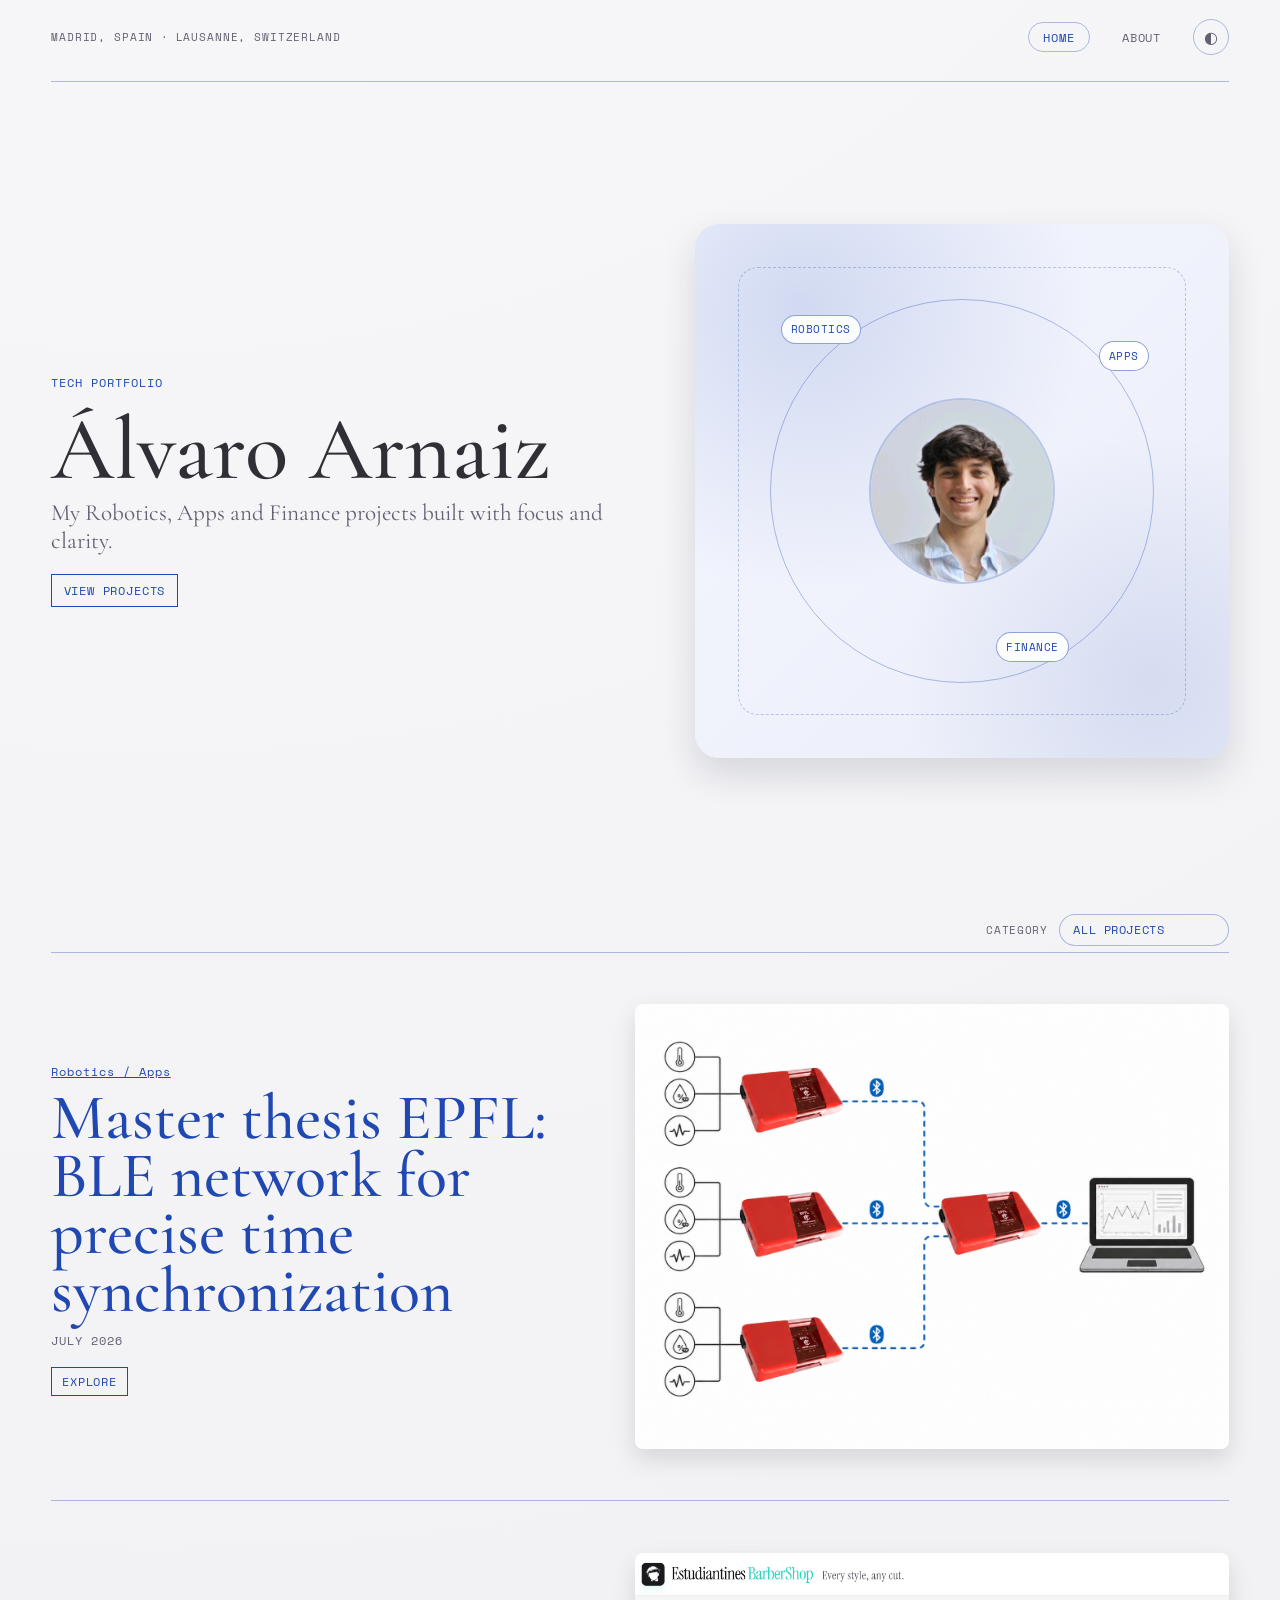
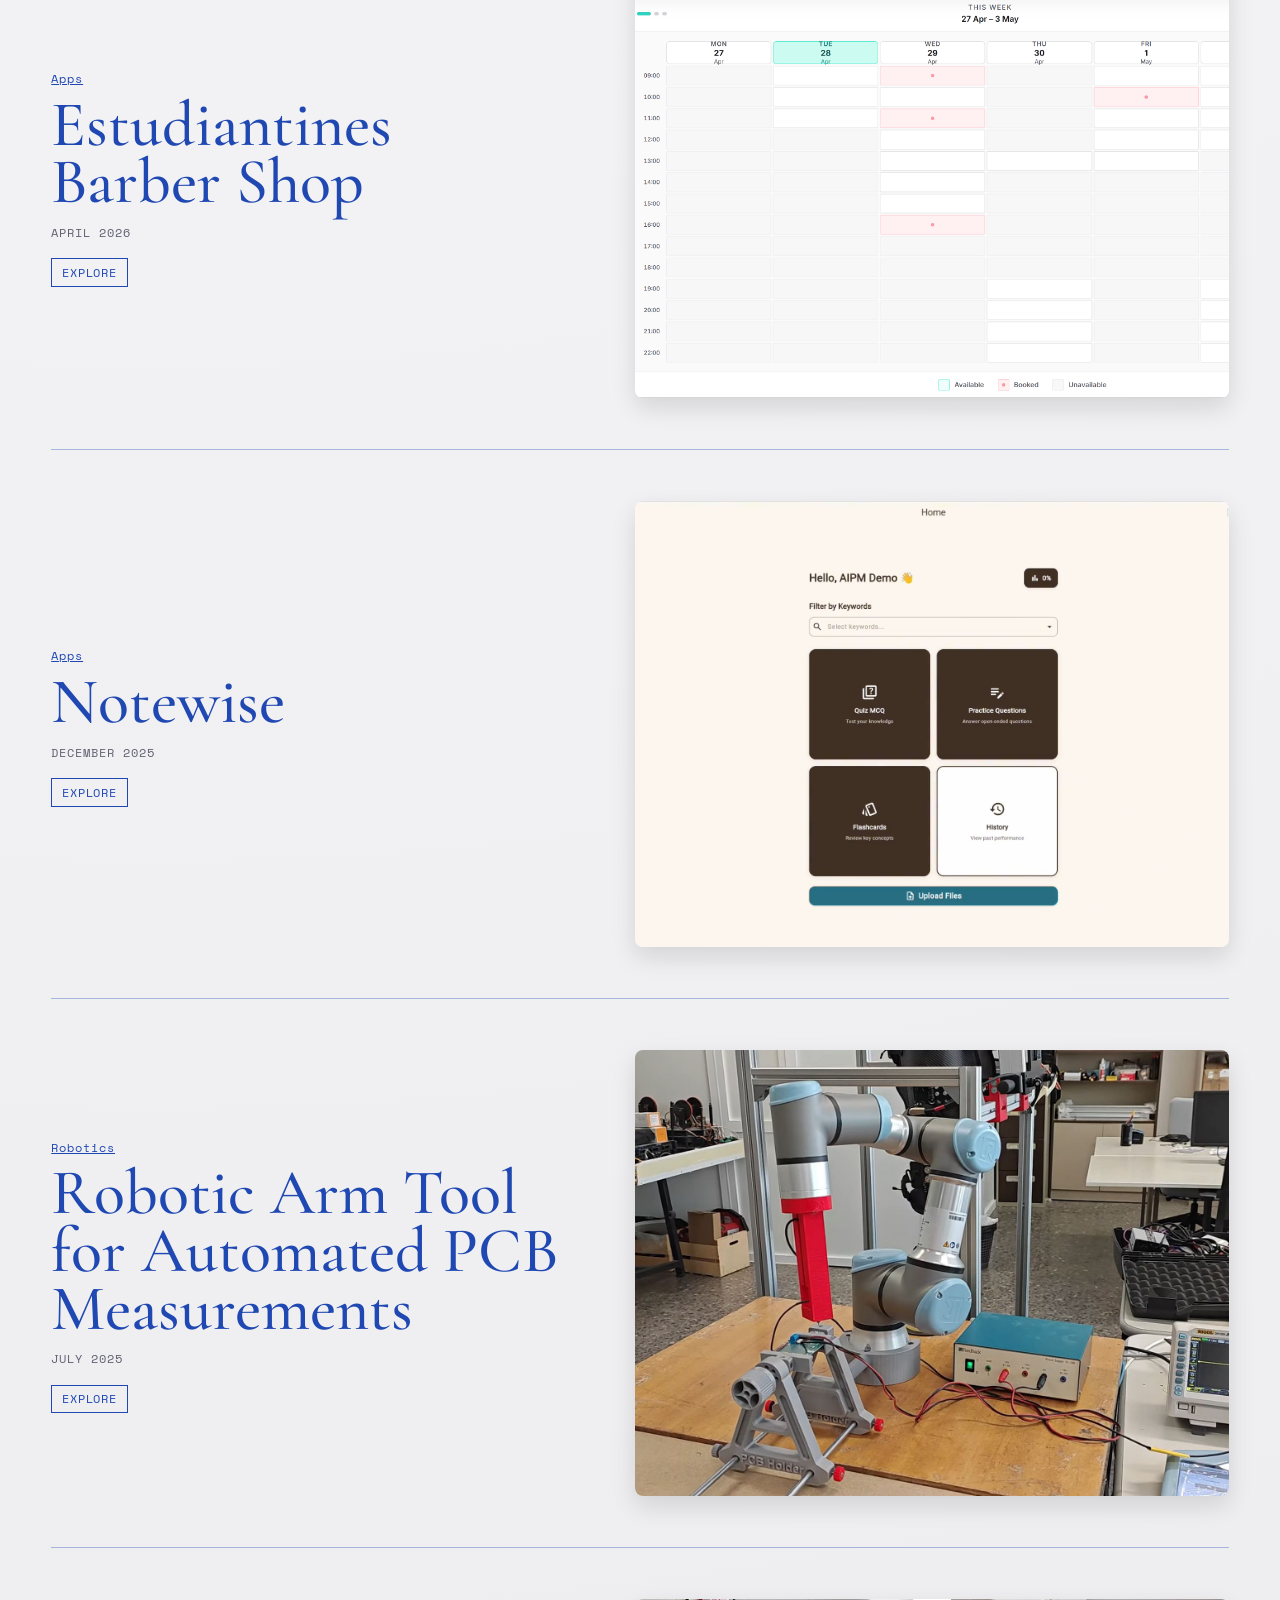
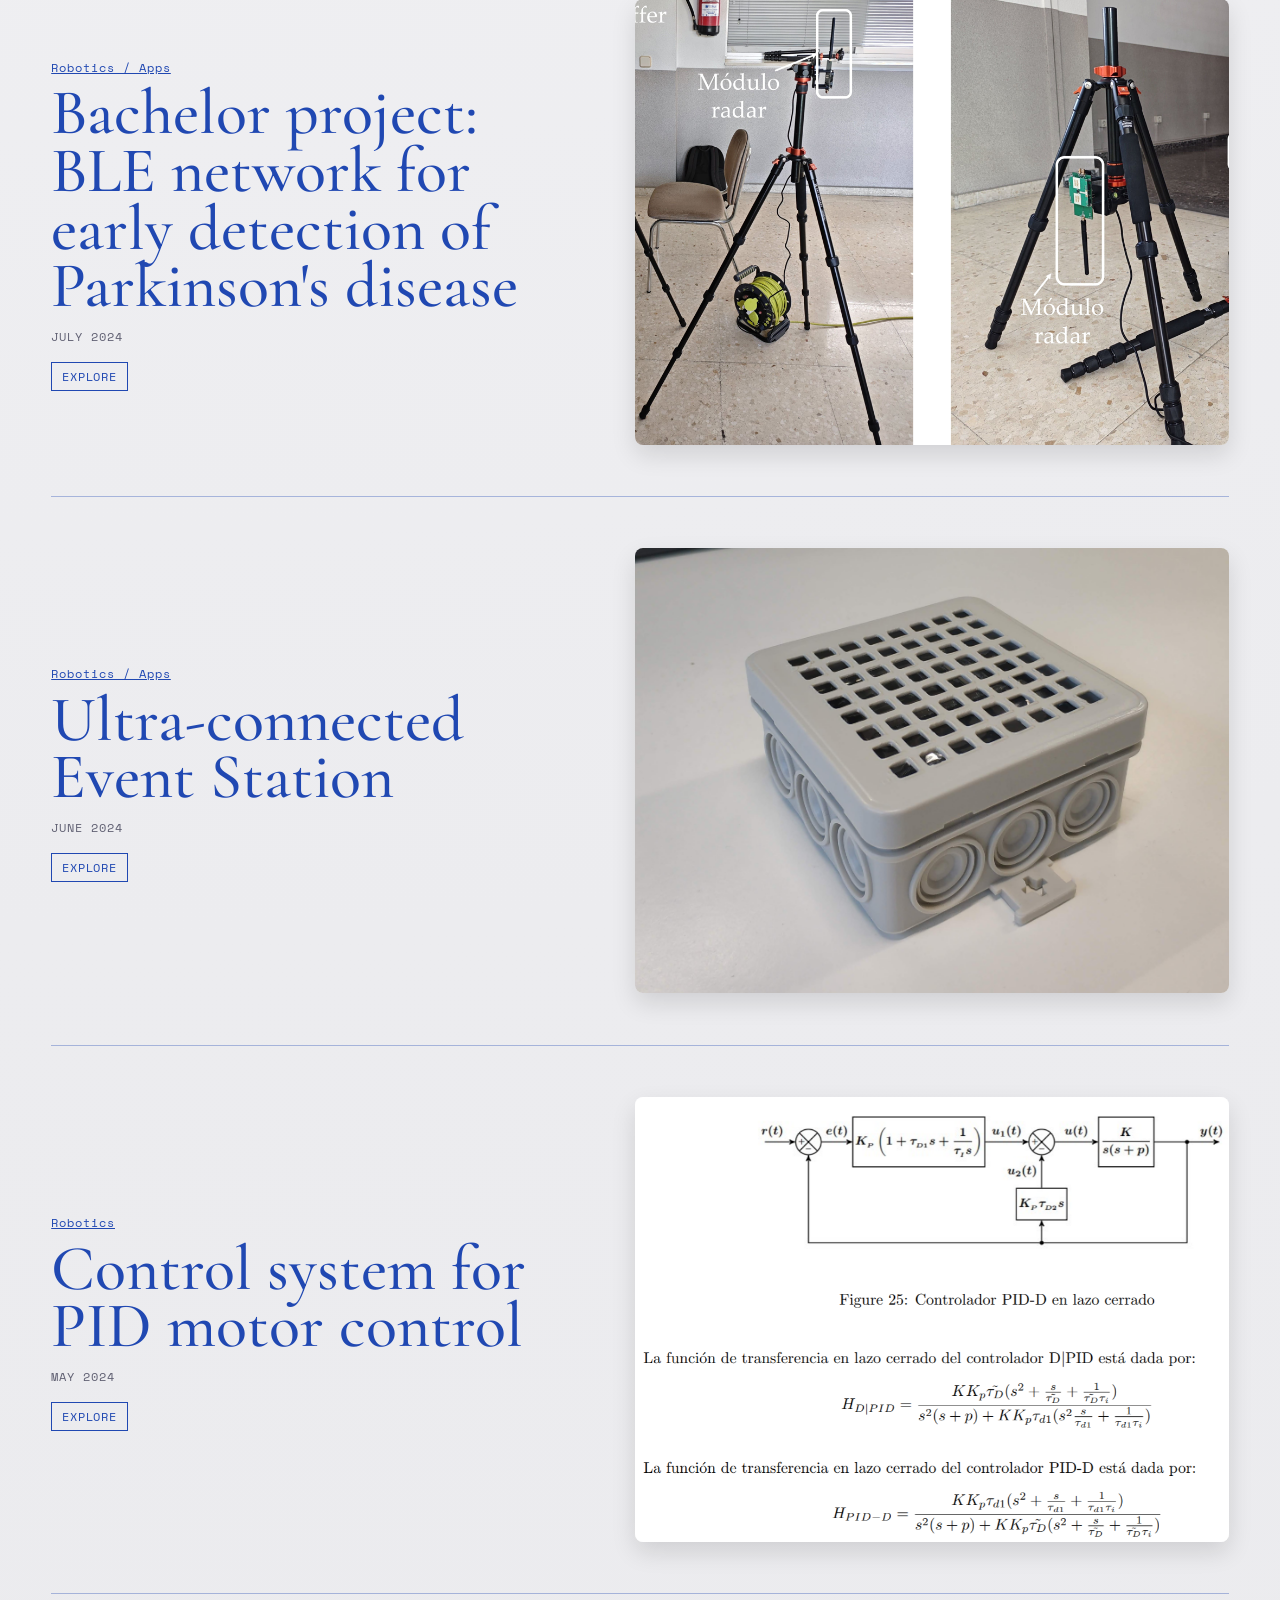
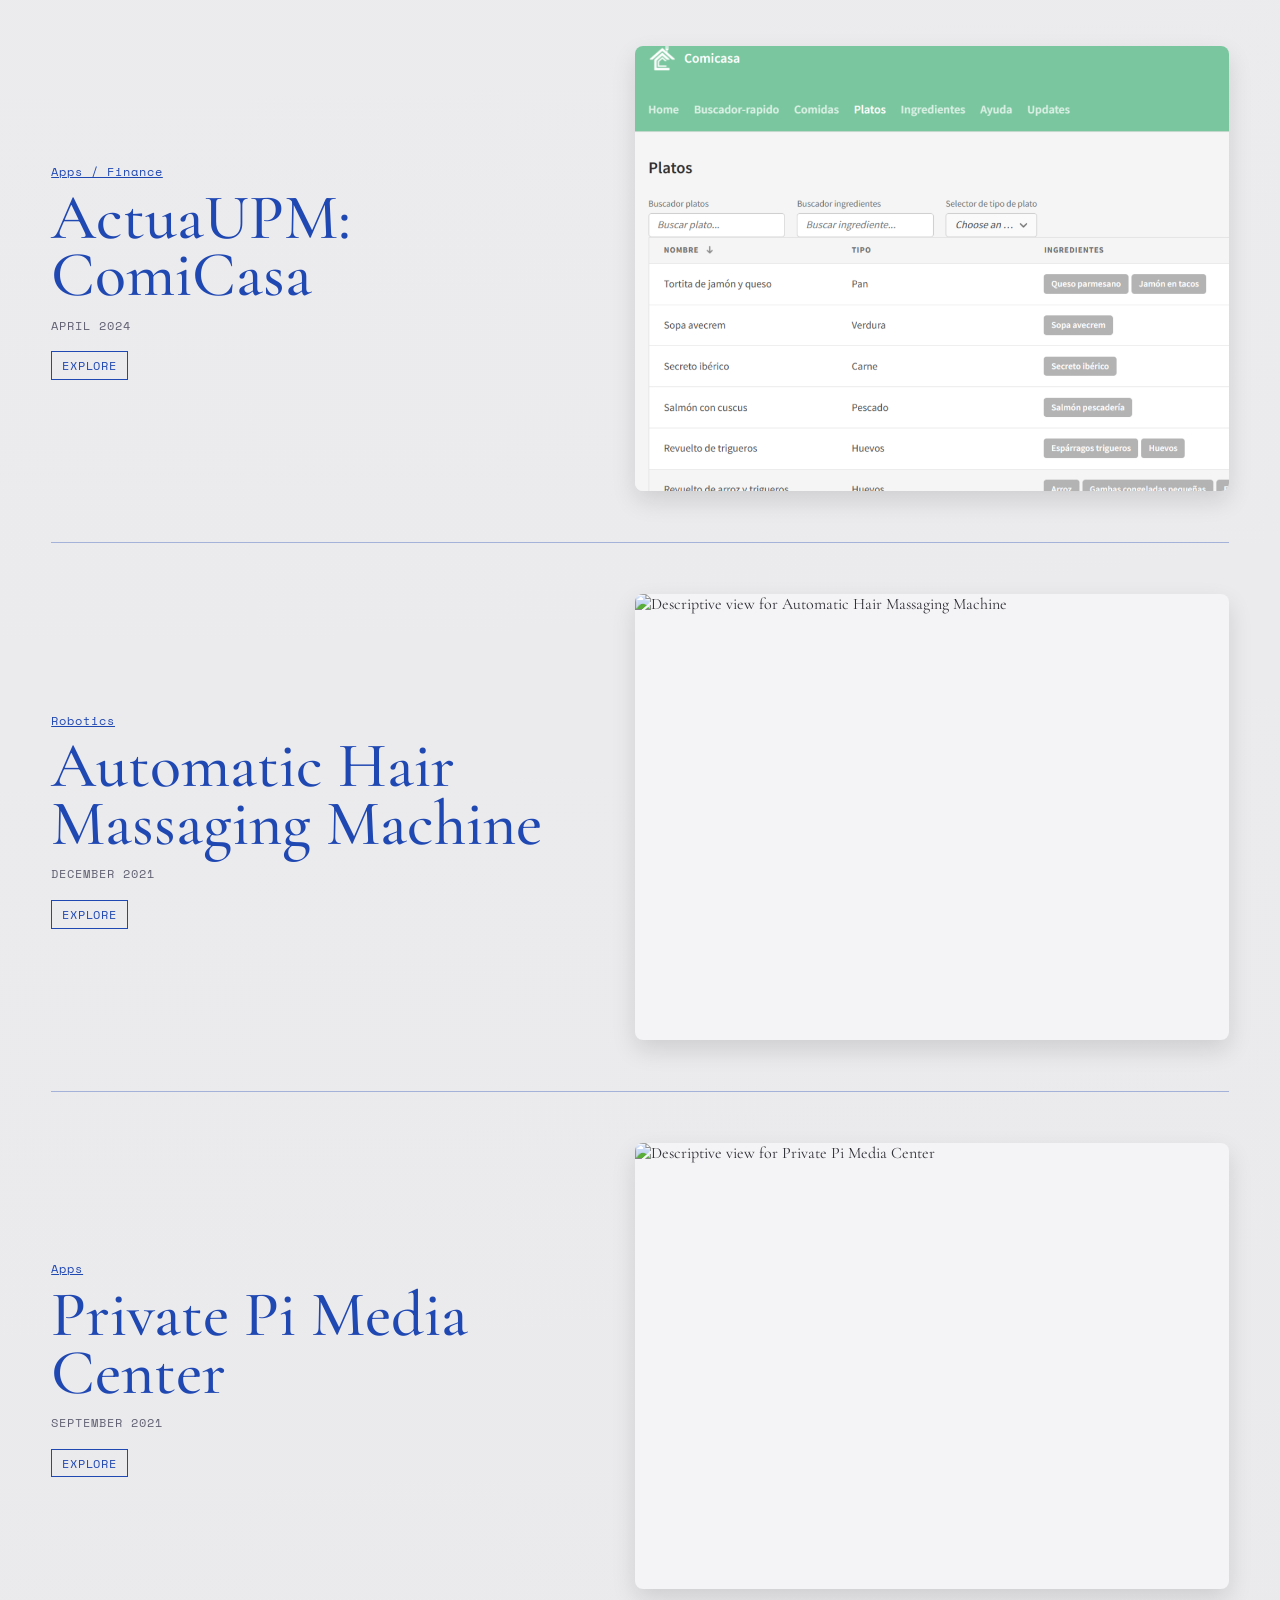
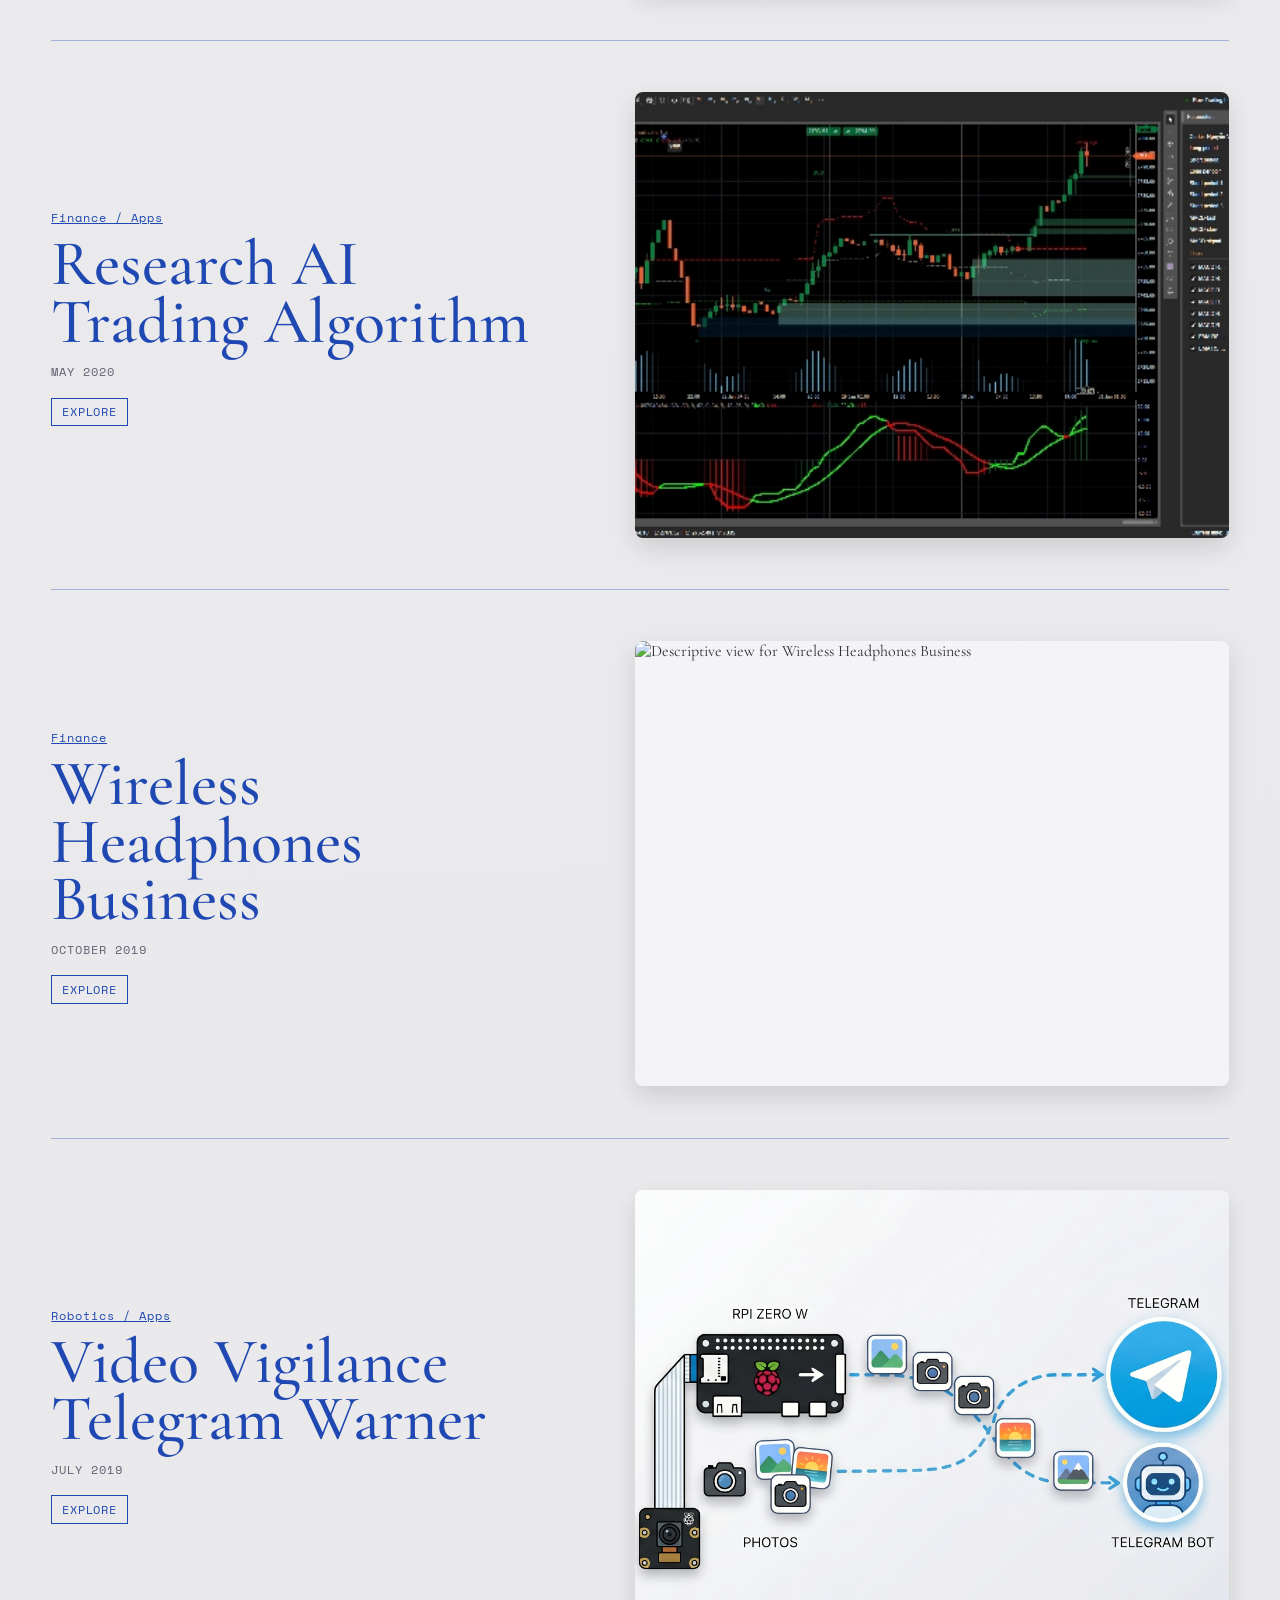
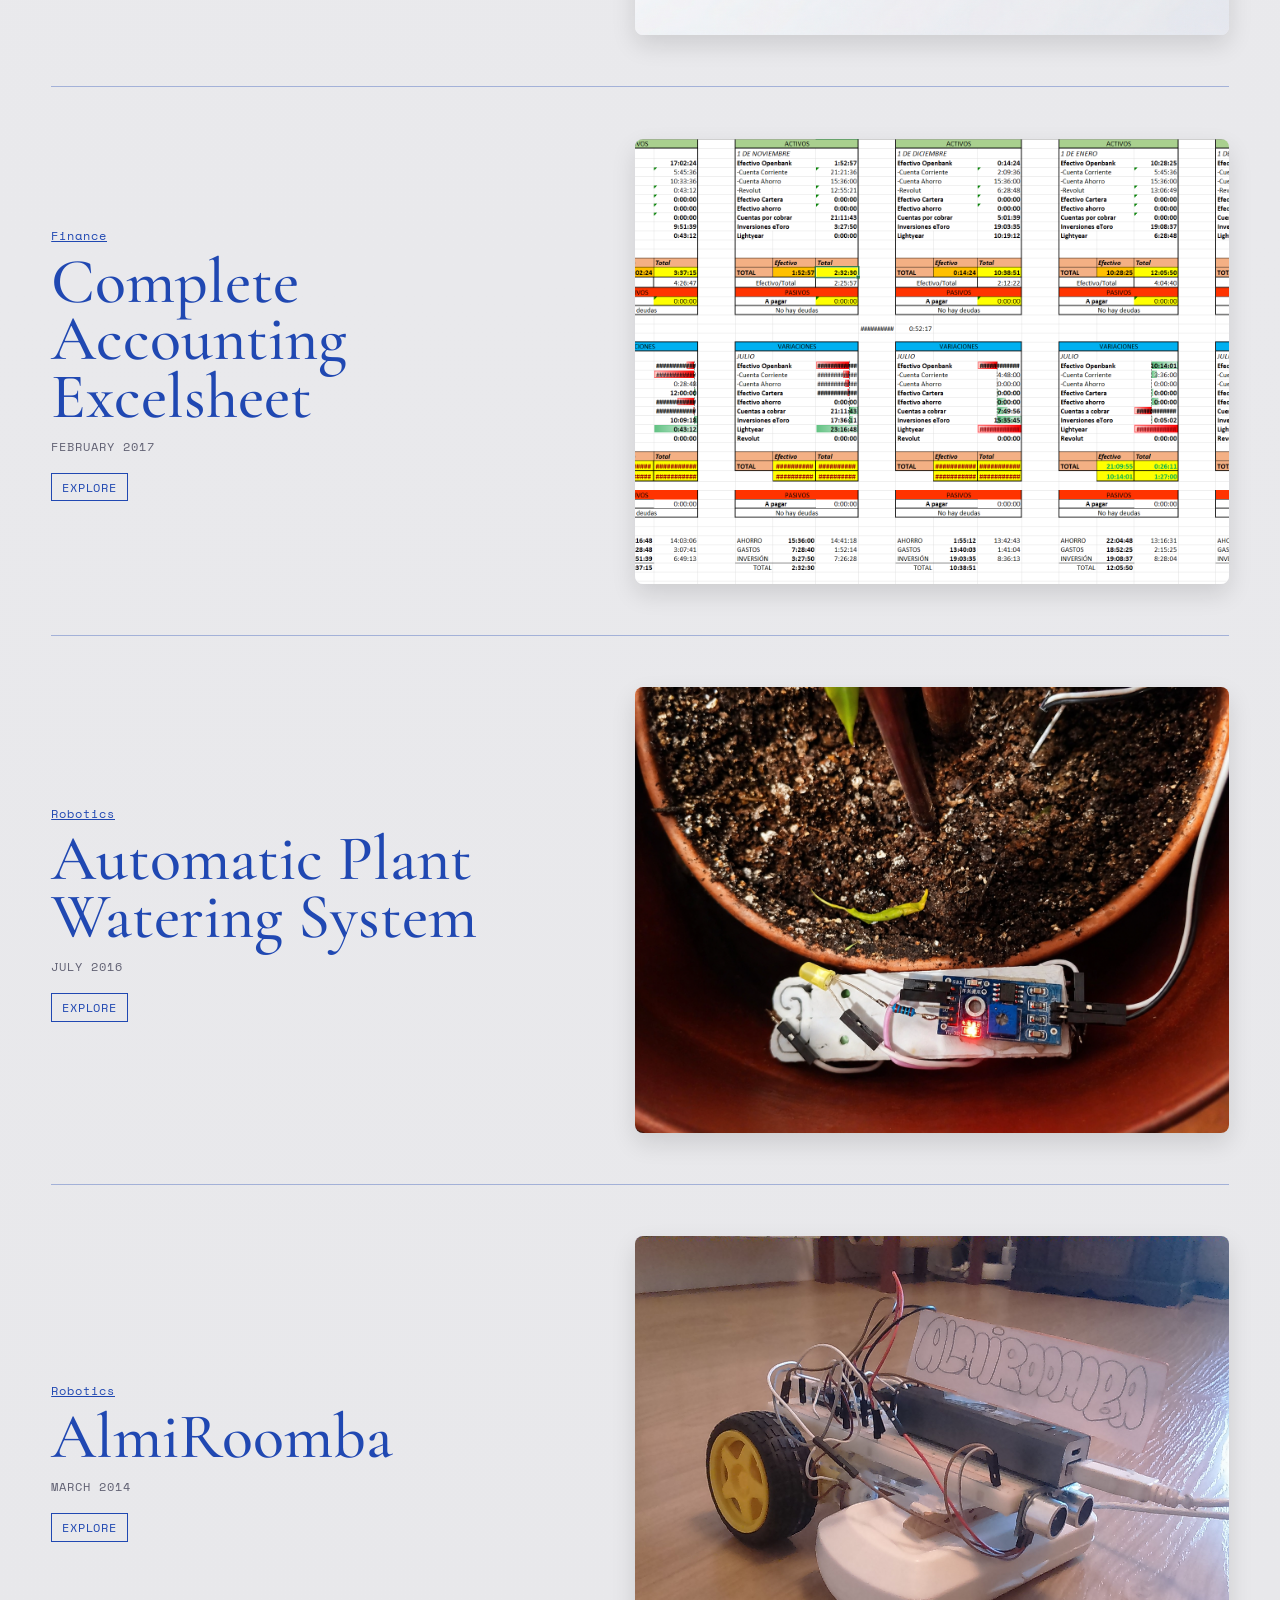
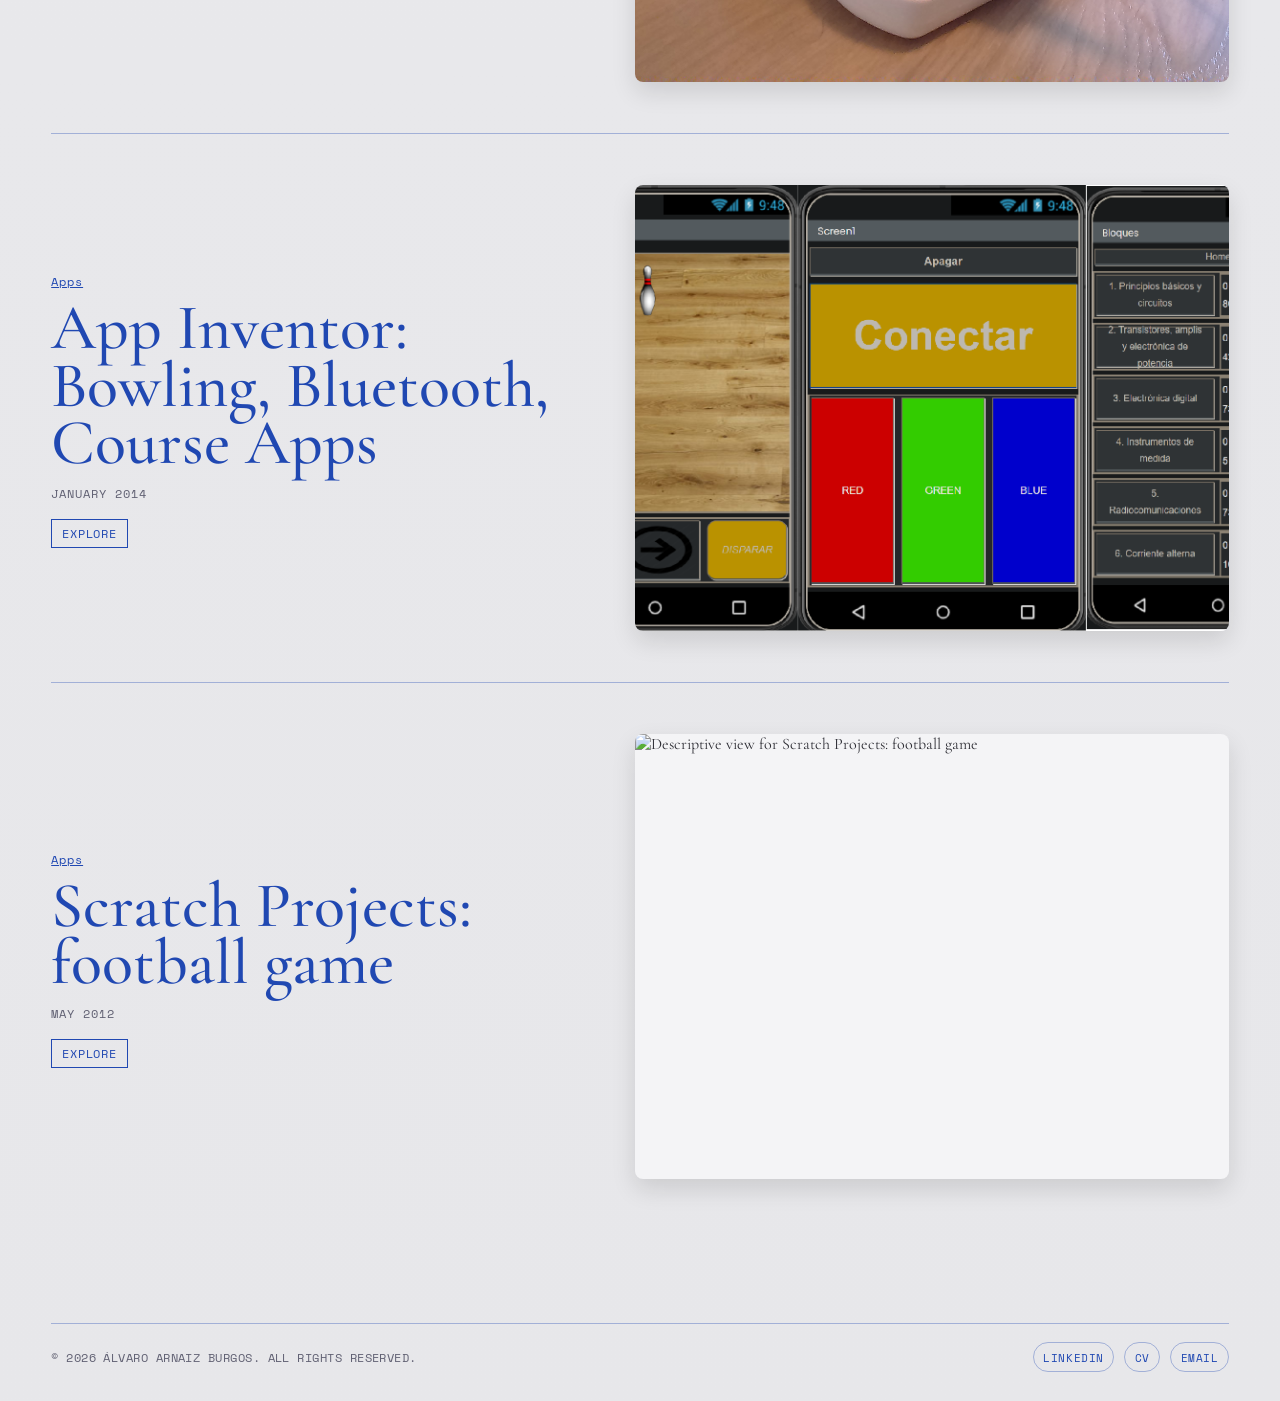
==== commit a230874d: "another try transitions comeback" ====
--- a/index.html
+++ b/index.html
@@ -3,13 +3,14 @@
   <head>
     <meta charset="UTF-8" />
     <meta name="viewport" content="width=device-width, initial-scale=1.0" />
-    <title>Álvaro Tech Portfolio | Home</title>
+    <title>Álvaro Tech Portfolio</title>
     <link rel="preconnect" href="https://fonts.googleapis.com" />
     <link rel="preconnect" href="https://fonts.gstatic.com" crossorigin />
     <link
       href="https://fonts.googleapis.com/css2?family=Cormorant+Garamond:wght@400;500;600&family=Space+Mono:wght@400;700&display=swap"
       rel="stylesheet"
     />
+    <link rel="icon" type="image/png" href="img/favicon-circle.png" />
     <link rel="stylesheet" href="styles.css" />
   </head>
   <body class="page is-entering">
@@ -21,7 +22,7 @@
           <span class="top-nav-location">Lausanne, Switzerland</span>
         </p>
         <div class="top-nav-links">
-          <a class="top-nav-link active" href="index.html" data-transition>Home</a>
+          <a class="top-nav-link active" href="./" data-transition>Home</a>
           <a class="top-nav-link" href="about.html" data-transition>About</a>
           <button class="theme-toggle" type="button" data-theme-toggle aria-label="Theme mode: system" aria-pressed="mixed">◐</button>
         </div>
@@ -74,7 +75,7 @@
 
     <script src="js/projects-data.js" defer></script>
     <script src="js/theme.js" defer></script>
-    <script src="js/transitions.js" defer></script>
+    <script src="js/transitions.js?v=20260428" defer></script>
     <script src="js/home.js" defer></script>
   </body>
 </html>
